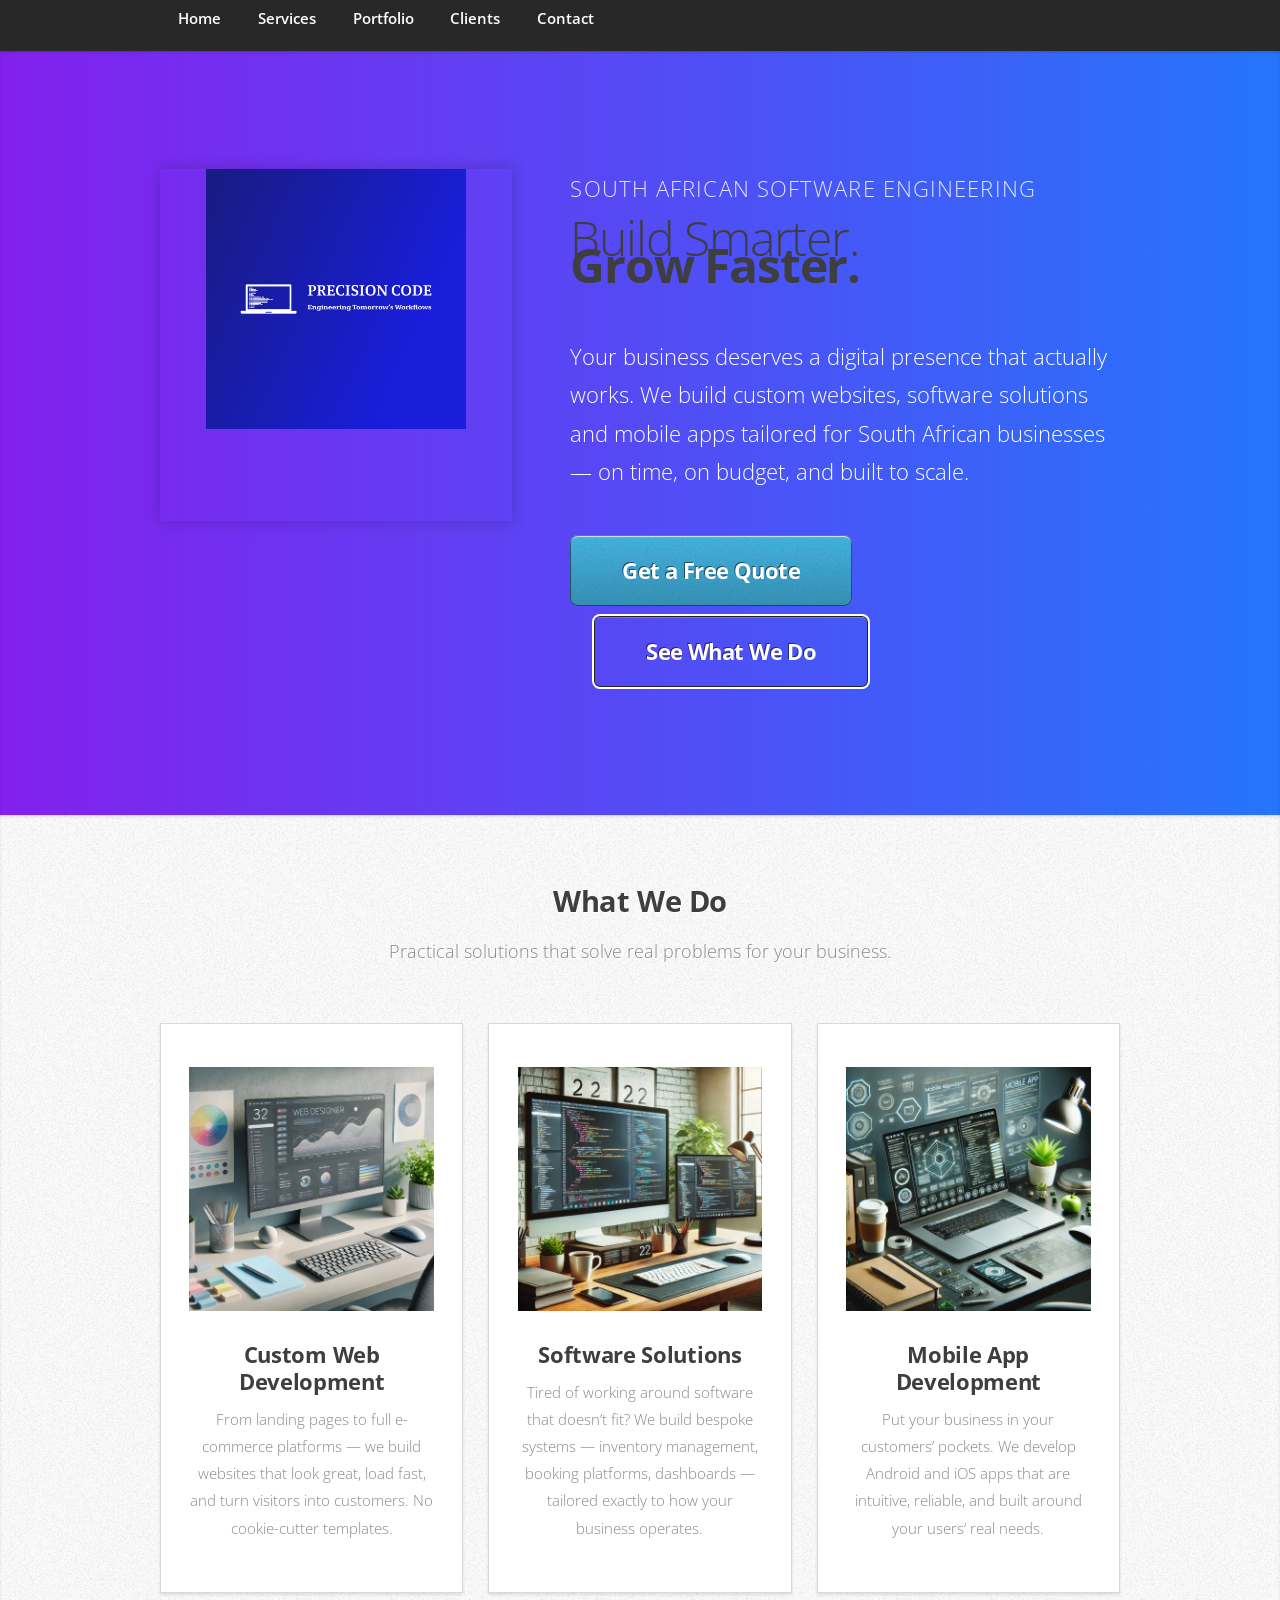
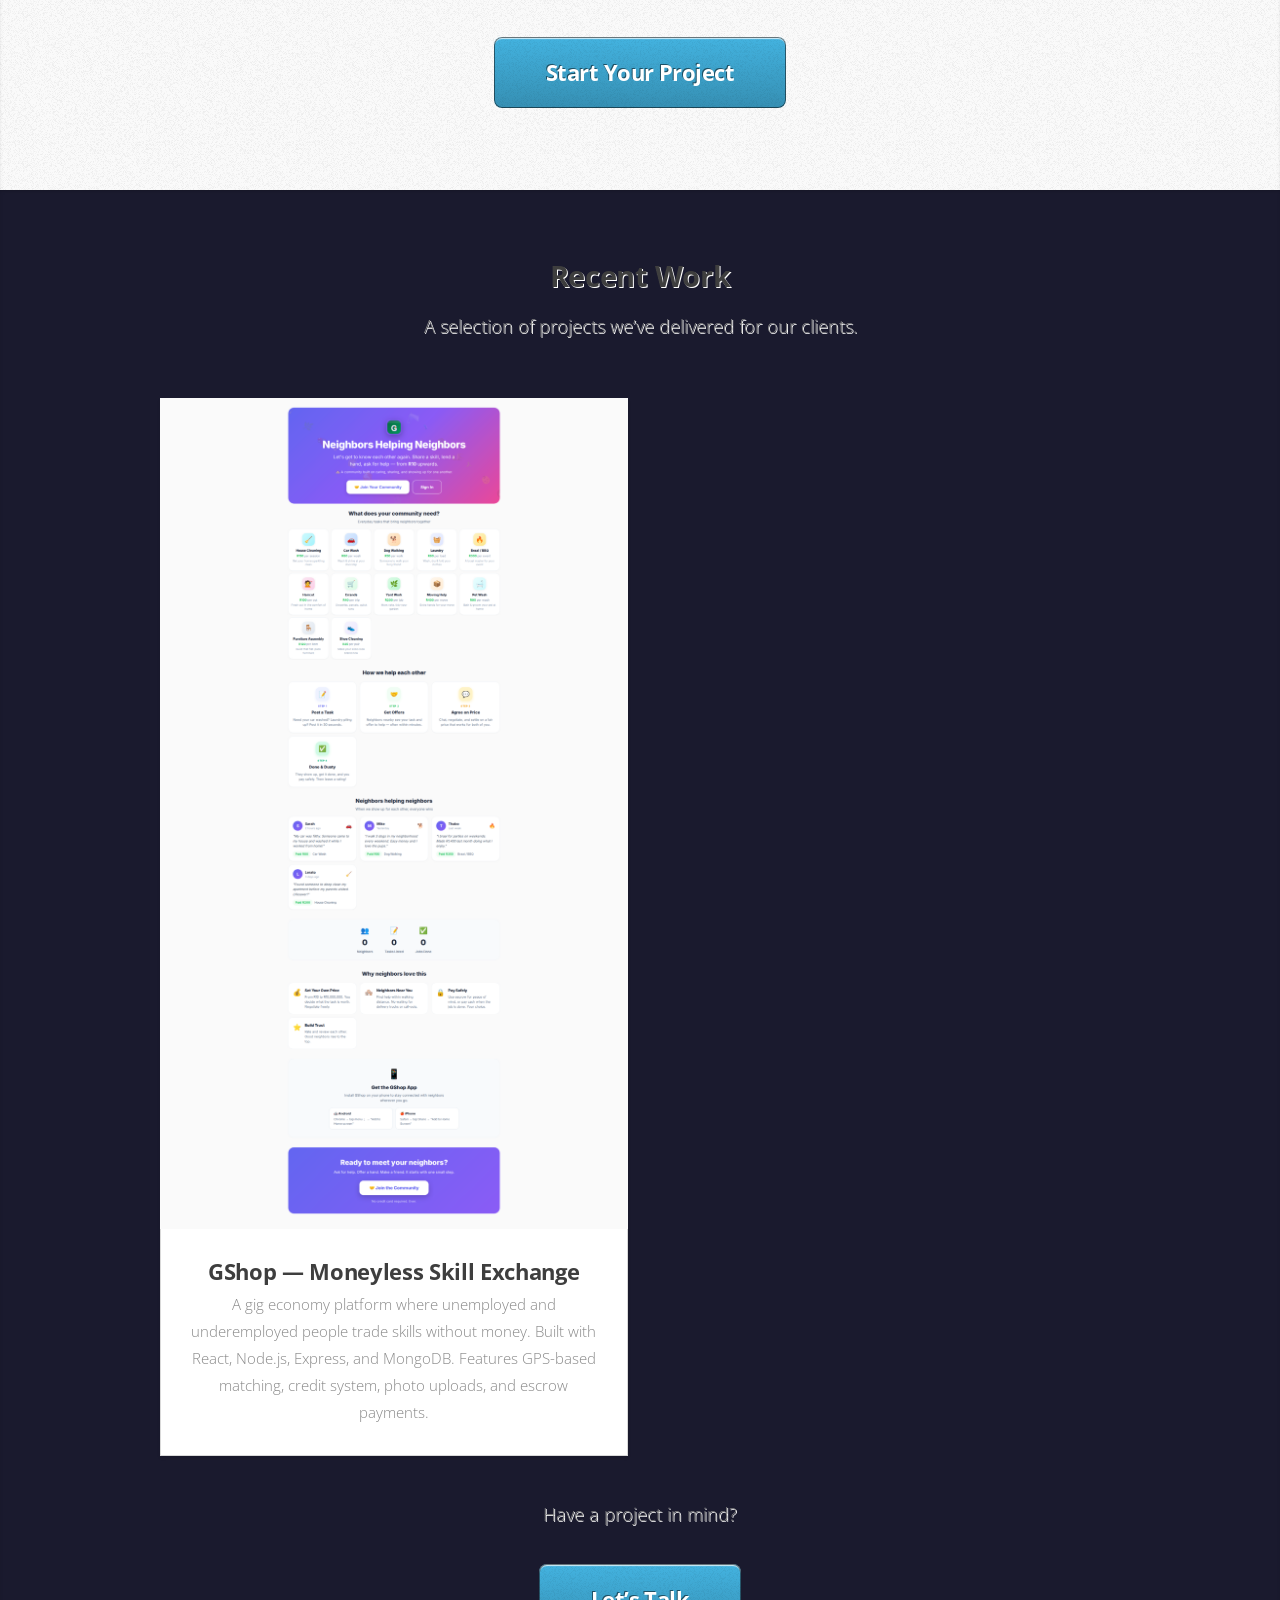
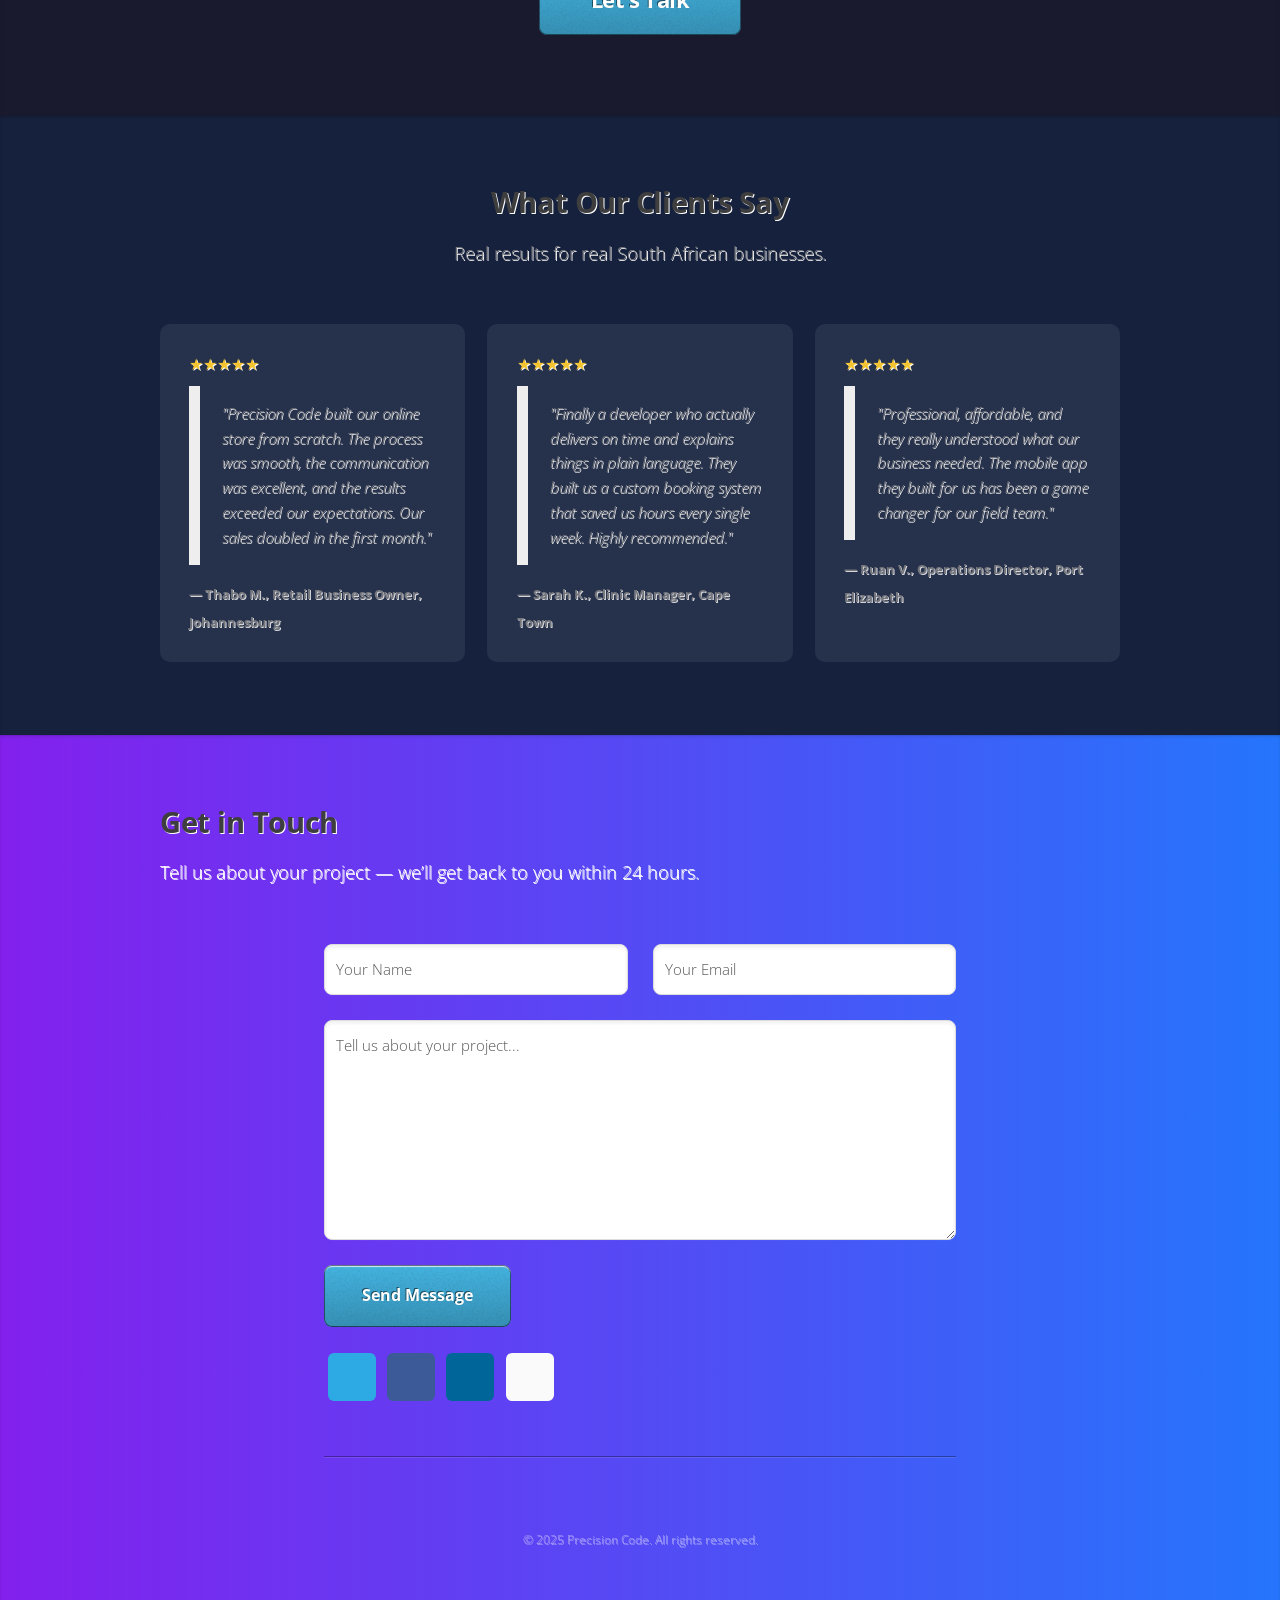
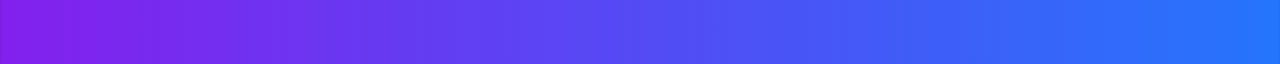
==== index.html @ 12963957 "draft: Add GShop screenshot to portfolio, remove placeholder projects" ====
<!DOCTYPE HTML>
<html>
	<head>
		<title>Precision Code | Custom Software &amp; Web Development</title>
		<meta charset="utf-8" />
		<meta name="viewport" content="width=device-width, initial-scale=1, user-scalable=no" />
		<meta name="description" content="Precision Code builds custom websites, software and mobile apps for South African businesses. Affordable, reliable, built to grow with you." />
		<link rel="stylesheet" href="assets/css/main.css" />
		<style>
			/* Hero tagline */
			.hero-tagline { font-size: 1.1em; opacity: 0.85; margin-bottom: 0.5em; letter-spacing: 0.05em; text-transform: uppercase; }
			/* CTA button override */
			.button.alt { background: transparent; border: 2px solid #fff; color: #fff; margin-left: 1em; }
			.button.alt:hover { background: rgba(255,255,255,0.15); }
			/* Testimonial cards */
			.testimonial-grid { display: flex; flex-wrap: wrap; gap: 1.5em; justify-content: center; margin-top: 2em; }
			.testimonial-card { background: rgba(255,255,255,0.07); border-radius: 10px; padding: 1.8em 2em; flex: 1 1 280px; max-width: 340px; text-align: left; }
			.testimonial-card blockquote { margin: 0 0 1em 0; font-style: italic; line-height: 1.7; }
			.testimonial-card cite { font-weight: bold; font-size: 0.9em; opacity: 0.8; }
			/* Star rating */
			.stars { color: #f4c430; font-size: 1.1em; margin-bottom: 0.5em; }
			/* Logo sizing */
			#top .image.fit img { max-width: 260px; margin: 0 auto; display: block; }
			/* Section padding */
			#portfolio { background: #1a1a2e; }
			#testimonials { background: #16213e; }
			/* Footer copyright */
			.footer-copy { text-align: center; padding: 2em 0 1em; opacity: 0.5; font-size: 0.85em; }

			/* Mobile nav hamburger */
			.nav-toggle {
				display: none;
				background: none;
				border: none;
				color: #fff;
				font-size: 1.5em;
				cursor: pointer;
				padding: 0 0.75em;
				line-height: 44px;
			}
			.nav-menu {
				display: flex;
				list-style: none;
				margin: 0;
				padding: 0;
			}
			@media screen and (max-width: 736px) {
				.nav-toggle { display: block; }
				.nav-menu {
					display: none;
					flex-direction: column;
					position: absolute;
					top: 44px;
					left: 0;
					width: 100%;
					background: rgba(30,30,46,0.98);
					padding: 0.5em 0;
				}
				.nav-menu.active { display: flex; }
				.nav-menu li { width: 100%; text-align: center; }
				.nav-menu li a {
					display: block;
					padding: 0.75em 0;
					width: 100%;
				}
				/* Hero buttons stack */
				#top .button.alt { margin-left: 0; margin-top: 0.75em; }
				/* Portfolio images fix */
				.box .image.featured {
					position: static !important;
					left: auto !important;
					top: auto !important;
					margin: 0 0 1em 0 !important;
					width: 100% !important;
				}
				.box .image.featured img {
					width: 100%;
					height: auto;
					display: block;
				}
				/* Testimonials stack */
				.testimonial-grid { flex-direction: column; align-items: center; }
				.testimonial-card { max-width: 100%; width: 100%; }
			}
		</style>
	</head>
	<body class="is-preload">

		<!-- Nav -->
		<nav id="nav">
			<div class="container" style="display: flex; justify-content: space-between; align-items: center; position: relative;">
				<button class="nav-toggle" onclick="document.querySelector('.nav-menu').classList.toggle('active')" aria-label="Toggle navigation">&#9776;</button>
				<ul class="nav-menu container">
					<li><a href="#top">Home</a></li>
					<li><a href="#work">Services</a></li>
					<li><a href="#portfolio">Portfolio</a></li>
					<li><a href="#testimonials">Clients</a></li>
					<li><a href="#contact">Contact</a></li>
				</ul>
			</div>
		</nav>

		<!-- Hero -->
		<article id="top" class="wrapper style1">
			<div class="container">
				<div class="row">
					<div class="col-4 col-5-large col-12-medium">
						<span class="image fit"><img src="images/default.png" alt="Precision Code Logo" /></span>
					</div>
					<div class="col-8 col-7-large col-12-medium">
						<header>
							<p class="hero-tagline">South African Software Engineering</p>
							<h1>Build Smarter.<br /><strong>Grow Faster.</strong></h1>
						</header>
						<p>Your business deserves a digital presence that actually works. We build custom websites, software solutions and mobile apps tailored for South African businesses &mdash; on time, on budget, and built to scale.</p>
						<a href="#contact" class="button large scrolly">Get a Free Quote</a>
						<a href="#work" class="button large alt scrolly">See What We Do</a>
					</div>
				</div>
			</div>
		</article>

		<!-- Services -->
		<article id="work" class="wrapper style2">
			<div class="container">
				<header>
					<h2>What We Do</h2>
					<p>Practical solutions that solve real problems for your business.</p>
				</header>
				<div class="row aln-center">
					<div class="col-4 col-6-medium col-12-small">
						<section class="box style1">
							<span class="image featured"><img src="images/custom .webp" alt="Custom Web Development" /></span>
							<h3>Custom Web Development</h3>
							<p>From landing pages to full e-commerce platforms &mdash; we build websites that look great, load fast, and turn visitors into customers. No cookie-cutter templates.</p>
						</section>
					</div>
					<div class="col-4 col-6-medium col-12-small">
						<section class="box style1">
							<span class="image featured"><img src="images/software icon.webp" alt="Software Solutions" /></span>
							<h3>Software Solutions</h3>
							<p>Tired of working around software that doesn&rsquo;t fit? We build bespoke systems &mdash; inventory management, booking platforms, dashboards &mdash; tailored exactly to how your business operates.</p>
						</section>
					</div>
					<div class="col-4 col-6-medium col-12-small">
						<section class="box style1">
							<span class="image featured"><img src="images/mobile app.webp" alt="Mobile App Development" /></span>
							<h3>Mobile App Development</h3>
							<p>Put your business in your customers&rsquo; pockets. We develop Android and iOS apps that are intuitive, reliable, and built around your users&rsquo; real needs.</p>
						</section>
					</div>
				</div>
				<footer>
					<a href="#contact" class="button large scrolly">Start Your Project</a>
				</footer>
			</div>
		</article>

		<!-- Portfolio -->
		<article id="portfolio" class="wrapper style3">
			<div class="container">
				<header>
					<h2>Recent Work</h2>
					<p>A selection of projects we&rsquo;ve delivered for our clients.</p>
				</header>
				<div class="row">
					<div class="col-6 col-12-small">
						<article class="box style2">
							<a href="http://localhost:3001" class="image featured" target="_blank"><img src="images/gshop-screenshot.png" alt="GShop App" /></a>
							<h3><a href="http://localhost:3001" target="_blank">GShop &mdash; Moneyless Skill Exchange</a></h3>
							<p>A gig economy platform where unemployed and underemployed people trade skills without money. Built with React, Node.js, Express, and MongoDB. Features GPS-based matching, credit system, photo uploads, and escrow payments.</p>
						</article>
					</div>
				</div>
				<footer>
					<p>Have a project in mind?</p>
					<a href="#contact" class="button large scrolly">Let&rsquo;s Talk</a>
				</footer>
			</div>
		</article>

		<!-- Testimonials -->
		<article id="testimonials" class="wrapper style2">
			<div class="container">
				<header>
					<h2>What Our Clients Say</h2>
					<p>Real results for real South African businesses.</p>
				</header>
				<div class="testimonial-grid">
					<div class="testimonial-card">
						<div class="stars">&#9733;&#9733;&#9733;&#9733;&#9733;</div>
						<blockquote>"Precision Code built our online store from scratch. The process was smooth, the communication was excellent, and the results exceeded our expectations. Our sales doubled in the first month."</blockquote>
						<cite>&mdash; Thabo M., Retail Business Owner, Johannesburg</cite>
					</div>
					<div class="testimonial-card">
						<div class="stars">&#9733;&#9733;&#9733;&#9733;&#9733;</div>
						<blockquote>"Finally a developer who actually delivers on time and explains things in plain language. They built us a custom booking system that saved us hours every single week. Highly recommended."</blockquote>
						<cite>&mdash; Sarah K., Clinic Manager, Cape Town</cite>
					</div>
					<div class="testimonial-card">
						<div class="stars">&#9733;&#9733;&#9733;&#9733;&#9733;</div>
						<blockquote>"Professional, affordable, and they really understood what our business needed. The mobile app they built for us has been a game changer for our field team."</blockquote>
						<cite>&mdash; Ruan V., Operations Director, Port Elizabeth</cite>
					</div>
				</div>
			</div>
		</article>

		<!-- Contact -->
		<article id="contact" class="wrapper style2">
			<div class="container">
				<header>
					<h2>Get in Touch</h2>
					<p>Tell us about your project &mdash; we&rsquo;ll get back to you within 24 hours.</p>
				</header>
				<div class="row aln-center">
					<div class="col-8 col-12-small">
						<form method="post" action="https://formspree.io/f/xnjbdkpy">
							<div class="row gtr-uniform">
								<div class="col-6 col-12-xsmall">
									<input type="text" name="name" id="name" placeholder="Your Name" required />
								</div>
								<div class="col-6 col-12-xsmall">
									<input type="email" name="email" id="email" placeholder="Your Email" required />
								</div>
								<div class="col-12">
									<textarea name="message" id="message" placeholder="Tell us about your project..." rows="5"></textarea>
								</div>
								<div class="col-12">
									<ul class="actions special">
										<li><input type="submit" value="Send Message" class="primary" /></li>
									</ul>
								</div>
							</div>
						</form>
								<div class="col-12" style="margin-top: 1.5em;">
									<ul class="social">
										<li><a href="https://twitter.com/code_preci3893" class="icon brands fa-twitter"><span class="label">Twitter</span></a></li>
										<li><a href="https://web.facebook.com/profile.php?id=61568138102892" class="icon brands fa-facebook-f"><span class="label">Facebook</span></a></li>
										<li><a href="https://www.linkedin.com/in/adrian-kettledas" class="icon brands fa-linkedin-in"><span class="label">LinkedIn</span></a></li>
										<li><a href="https://github.com/PrecisionCodeSA" class="icon brands fa-github"><span class="label">Github</span></a></li>
									</ul>
									<hr />
									<p class="footer-copy">&copy; 2025 Precision Code. All rights reserved.</p>
								</div>
					</div>
				</div>
			</div>
		</article>

		<!-- Scripts -->
		<script src="assets/js/jquery.min.js"></script>
		<script src="assets/js/jquery.scrolly.min.js"></script>
		<script src="assets/js/browser.min.js"></script>
		<script src="assets/js/breakpoints.min.js"></script>
		<script src="assets/js/util.js"></script>
		<script src="assets/js/main.js"></script>

	</body>
</html>
---- assets/css/main.css ----
@import url("https://fonts.googleapis.com/css?family=Open+Sans:300,300italic,600,600italic,700");
@import url("fontawesome-all.min.css");

/*
	Miniport by HTML5 UP
	html5up.net | @ajlkn
	Free for personal and commercial use under the CCA 3.0 license (html5up.net/license)
*/

html, body, div, span, applet, object,
iframe, h1, h2, h3, h4, h5, h6, p, blockquote,
pre, a, abbr, acronym, address, big, cite,
code, del, dfn, em, img, ins, kbd, q, s, samp,
small, strike, strong, sub, sup, tt, var, b,
u, i, center, dl, dt, dd, ol, ul, li, fieldset,
form, label, legend, table, caption, tbody,
tfoot, thead, tr, th, td, article, aside,
canvas, details, embed, figure, figcaption,
footer, header, hgroup, menu, nav, output, ruby,
section, summary, time, mark, audio, video {
	margin: 0;
	padding: 0;
	border: 0;
	font-size: 100%;
	font: inherit;
	vertical-align: baseline;}

article, aside, details, figcaption, figure,
footer, header, hgroup, menu, nav, section {
	display: block;}

body {
	line-height: 1;
}

ol, ul {
	list-style: none;
}

blockquote, q {
	quotes: none;
}

	blockquote:before, blockquote:after, q:before, q:after {
		content: '';
		content: none;
	}

table {
	border-collapse: collapse;
	border-spacing: 0;
}

body {
	-webkit-text-size-adjust: none;
}

mark {
	background-color: transparent;
	color: inherit;
}

input::-moz-focus-inner {
	border: 0;
	padding: 0;
}

input, select, textarea {
	-moz-appearance: none;
	-webkit-appearance: none;
	-ms-appearance: none;
	appearance: none;
}

/* Basic */

	html {
		box-sizing: border-box;
	}

	*, *:before, *:after {
		box-sizing: inherit;
	}

	body {
		padding-top: 3.5em;
	}

		body.is-preload *, body.is-preload *:before, body.is-preload *:after {
			-moz-animation: none !important;
			-webkit-animation: none !important;
			-ms-animation: none !important;
			animation: none !important;
			-moz-transition: none !important;
			-webkit-transition: none !important;
			-ms-transition: none !important;
			transition: none !important;
		}

	body, input, textarea, select {
		font-family: 'Open Sans', sans-serif;
		line-height: 1.85em;
		color: #888;
		font-weight: 300;
		font-size: 13pt;
	}

	a {
		-moz-transition: color .2s ease-in-out;
		-webkit-transition: color .2s ease-in-out;
		-ms-transition: color .2s ease-in-out;
		transition: color .2s ease-in-out;
		color: #43B3E0;
		text-decoration: underline;
	}

		a:hover {
			color: #43bff0 !important;
		}

		a img {
			border: 0;
		}

	b, strong {
		font-weight: 600;
		color: #3e3e3e;
	}

	i, em {
		font-style: italic;
	}

	sub {
		position: relative;
		top: 0.5em;
		font-size: 0.8em;
	}

	sup {
		position: relative;
		top: -0.5em;
		font-size: 0.8em;
	}

	blockquote {
		border-left: solid 0.75em #eee;
		padding: 1em 0 1em 1.5em;
		font-style: italic;
	}

	h1, h2, h3, h4, h5, h6 {
		color: #3e3e3e;
		margin: 0 0 0.75em 0;
	}

	h1 a, h2 a, h3 a, h4 a, h5 a, h6 a {
		text-decoration: none;
		color: inherit;
	}

	h2, h3, h4, h5, h6 {
		font-weight: 700;
	}

	h1 {
		font-size: 3.25em;
		letter-spacing: -0.025em;
		font-weight: 300;
	}

		h1 strong {
			font-weight: 700;
		}

	h2 {
		font-size: 2em;
		letter-spacing: -0.015em;
	}

	h3 {
		font-size: 1.5em;
		letter-spacing: -0.015em;
	}

	em, i {
		font-style: italic;
	}

	br.clear {
		clear: both;
	}

	hr {
		border: 0;
		border-top: solid 1px #444;
		border-top-color: rgba(0, 0, 0, 0.35);
		box-shadow: 0px 1px 0px 0px rgba(255, 255, 255, 0.1);
		height: 1px;
		margin: 3em 0;
	}

	p, ul, ol, dl, table {
		margin-bottom: 2em;
	}

	header {
		margin: 0 0 3em 0;
	}

		header > p {
			font-size: 1.25em;
			margin: 0;
		}

	footer {
		margin: 3em 0 0 0;
	}

		footer > p {
			font-size: 1.25em;
		}

/* Container */

	.container {
		margin: 0 auto;
		max-width: calc(100% - 50px);
		width: 1200px;
	}

		.container.medium {
			width: 900px;
		}

		@media screen and (max-width: 1680px) {

			.container {
				width: 1200px;
			}

				.container.medium {
					width: 900px;
				}

		}

		@media screen and (max-width: 1280px) {

			.container {
				width: 960px;
			}

				.container.medium {
					width: 720px;
				}

		}

		@media screen and (max-width: 980px) {

			.container {
				width: 100%;
			}

				.container.medium {
					width: 75%;
				}

		}

		@media screen and (max-width: 736px) {

			.container {
				width: 100%;
				max-width: calc(100% - 30px);
			}

				.container.medium {
					width: 100%;
				}

		}

/* Row */

	.row {
		display: flex;
		flex-wrap: wrap;
		box-sizing: border-box;
		align-items: stretch;
	}

		.row > * {
			box-sizing: border-box;
		}

		.row.gtr-uniform > * > :last-child {
			margin-bottom: 0;
		}

		.row.aln-left {
			justify-content: flex-start;
		}

		.row.aln-center {
			justify-content: center;
		}

		.row.aln-right {
			justify-content: flex-end;
		}

		.row.aln-top {
			align-items: flex-start;
		}

		.row.aln-middle {
			align-items: center;
		}

		.row.aln-bottom {
			align-items: flex-end;
		}

		.row > .imp {
			order: -1;
		}

		.row > .col-1 {
			width: 8.33333%;
		}

		.row > .off-1 {
			margin-left: 8.33333%;
		}

		.row > .col-2 {
			width: 16.66667%;
		}

		.row > .off-2 {
			margin-left: 16.66667%;
		}

		.row > .col-3 {
			width: 25%;
		}

		.row > .off-3 {
			margin-left: 25%;
		}

		.row > .col-4 {
			width: 33.33333%;
		}

		.row > .off-4 {
			margin-left: 33.33333%;
		}

		.row > .col-5 {
			width: 41.66667%;
		}

		.row > .off-5 {
			margin-left: 41.66667%;
		}

		.row > .col-6 {
			width: 50%;
		}

		.row > .off-6 {
			margin-left: 50%;
		}

		.row > .col-7 {
			width: 58.33333%;
		}

		.row > .off-7 {
			margin-left: 58.33333%;
		}

		.row > .col-8 {
			width: 66.66667%;
		}

		.row > .off-8 {
			margin-left: 66.66667%;
		}

		.row > .col-9 {
			width: 75%;
		}

		.row > .off-9 {
			margin-left: 75%;
		}

		.row > .col-10 {
			width: 83.33333%;
		}

		.row > .off-10 {
			margin-left: 83.33333%;
		}

		.row > .col-11 {
			width: 91.66667%;
		}

		.row > .off-11 {
			margin-left: 91.66667%;
		}

		.row > .col-12 {
			width: 100%;
		}

		.row > .off-12 {
			margin-left: 100%;
		}

		.row.gtr-0 {
			margin-top: 0px;
			margin-left: 0px;
		}

			.row.gtr-0 > * {
				padding: 0px 0 0 0px;
			}

			.row.gtr-0.gtr-uniform {
				margin-top: 0px;
			}

				.row.gtr-0.gtr-uniform > * {
					padding-top: 0px;
				}

		.row.gtr-25 {
			margin-top: -6.25px;
			margin-left: -6.25px;
		}

			.row.gtr-25 > * {
				padding: 6.25px 0 0 6.25px;
			}

			.row.gtr-25.gtr-uniform {
				margin-top: -6.25px;
			}

				.row.gtr-25.gtr-uniform > * {
					padding-top: 6.25px;
				}

		.row.gtr-50 {
			margin-top: -12.5px;
			margin-left: -12.5px;
		}

			.row.gtr-50 > * {
				padding: 12.5px 0 0 12.5px;
			}

			.row.gtr-50.gtr-uniform {
				margin-top: -12.5px;
			}

				.row.gtr-50.gtr-uniform > * {
					padding-top: 12.5px;
				}

		.row {
			margin-top: -25px;
			margin-left: -25px;
		}

			.row > * {
				padding: 25px 0 0 25px;
			}

			.row.gtr-uniform {
				margin-top: -25px;
			}

				.row.gtr-uniform > * {
					padding-top: 25px;
				}

		.row.gtr-150 {
			margin-top: -37.5px;
			margin-left: -37.5px;
		}

			.row.gtr-150 > * {
				padding: 37.5px 0 0 37.5px;
			}

			.row.gtr-150.gtr-uniform {
				margin-top: -37.5px;
			}

				.row.gtr-150.gtr-uniform > * {
					padding-top: 37.5px;
				}

		.row.gtr-200 {
			margin-top: -50px;
			margin-left: -50px;
		}

			.row.gtr-200 > * {
				padding: 50px 0 0 50px;
			}

			.row.gtr-200.gtr-uniform {
				margin-top: -50px;
			}

				.row.gtr-200.gtr-uniform > * {
					padding-top: 50px;
				}

		@media screen and (max-width: 1680px) {

			.row {
				display: flex;
				flex-wrap: wrap;
				box-sizing: border-box;
				align-items: stretch;
			}

				.row > * {
					box-sizing: border-box;
				}

				.row.gtr-uniform > * > :last-child {
					margin-bottom: 0;
				}

				.row.aln-left {
					justify-content: flex-start;
				}

				.row.aln-center {
					justify-content: center;
				}

				.row.aln-right {
					justify-content: flex-end;
				}

				.row.aln-top {
					align-items: flex-start;
				}

				.row.aln-middle {
					align-items: center;
				}

				.row.aln-bottom {
					align-items: flex-end;
				}

				.row > .imp-xlarge {
					order: -1;
				}

				.row > .col-1-xlarge {
					width: 8.33333%;
				}

				.row > .off-1-xlarge {
					margin-left: 8.33333%;
				}

				.row > .col-2-xlarge {
					width: 16.66667%;
				}

				.row > .off-2-xlarge {
					margin-left: 16.66667%;
				}

				.row > .col-3-xlarge {
					width: 25%;
				}

				.row > .off-3-xlarge {
					margin-left: 25%;
				}

				.row > .col-4-xlarge {
					width: 33.33333%;
				}

				.row > .off-4-xlarge {
					margin-left: 33.33333%;
				}

				.row > .col-5-xlarge {
					width: 41.66667%;
				}

				.row > .off-5-xlarge {
					margin-left: 41.66667%;
				}

				.row > .col-6-xlarge {
					width: 50%;
				}

				.row > .off-6-xlarge {
					margin-left: 50%;
				}

				.row > .col-7-xlarge {
					width: 58.33333%;
				}

				.row > .off-7-xlarge {
					margin-left: 58.33333%;
				}

				.row > .col-8-xlarge {
					width: 66.66667%;
				}

				.row > .off-8-xlarge {
					margin-left: 66.66667%;
				}

				.row > .col-9-xlarge {
					width: 75%;
				}

				.row > .off-9-xlarge {
					margin-left: 75%;
				}

				.row > .col-10-xlarge {
					width: 83.33333%;
				}

				.row > .off-10-xlarge {
					margin-left: 83.33333%;
				}

				.row > .col-11-xlarge {
					width: 91.66667%;
				}

				.row > .off-11-xlarge {
					margin-left: 91.66667%;
				}

				.row > .col-12-xlarge {
					width: 100%;
				}

				.row > .off-12-xlarge {
					margin-left: 100%;
				}

				.row.gtr-0 {
					margin-top: 0px;
					margin-left: 0px;
				}

					.row.gtr-0 > * {
						padding: 0px 0 0 0px;
					}

					.row.gtr-0.gtr-uniform {
						margin-top: 0px;
					}

						.row.gtr-0.gtr-uniform > * {
							padding-top: 0px;
						}

				.row.gtr-25 {
					margin-top: -6.25px;
					margin-left: -6.25px;
				}

					.row.gtr-25 > * {
						padding: 6.25px 0 0 6.25px;
					}

					.row.gtr-25.gtr-uniform {
						margin-top: -6.25px;
					}

						.row.gtr-25.gtr-uniform > * {
							padding-top: 6.25px;
						}

				.row.gtr-50 {
					margin-top: -12.5px;
					margin-left: -12.5px;
				}

					.row.gtr-50 > * {
						padding: 12.5px 0 0 12.5px;
					}

					.row.gtr-50.gtr-uniform {
						margin-top: -12.5px;
					}

						.row.gtr-50.gtr-uniform > * {
							padding-top: 12.5px;
						}

				.row {
					margin-top: -25px;
					margin-left: -25px;
				}

					.row > * {
						padding: 25px 0 0 25px;
					}

					.row.gtr-uniform {
						margin-top: -25px;
					}

						.row.gtr-uniform > * {
							padding-top: 25px;
						}

				.row.gtr-150 {
					margin-top: -37.5px;
					margin-left: -37.5px;
				}

					.row.gtr-150 > * {
						padding: 37.5px 0 0 37.5px;
					}

					.row.gtr-150.gtr-uniform {
						margin-top: -37.5px;
					}

						.row.gtr-150.gtr-uniform > * {
							padding-top: 37.5px;
						}

				.row.gtr-200 {
					margin-top: -50px;
					margin-left: -50px;
				}

					.row.gtr-200 > * {
						padding: 50px 0 0 50px;
					}

					.row.gtr-200.gtr-uniform {
						margin-top: -50px;
					}

						.row.gtr-200.gtr-uniform > * {
							padding-top: 50px;
						}

		}

		@media screen and (max-width: 1280px) {

			.row {
				display: flex;
				flex-wrap: wrap;
				box-sizing: border-box;
				align-items: stretch;
			}

				.row > * {
					box-sizing: border-box;
				}

				.row.gtr-uniform > * > :last-child {
					margin-bottom: 0;
				}

				.row.aln-left {
					justify-content: flex-start;
				}

				.row.aln-center {
					justify-content: center;
				}

				.row.aln-right {
					justify-content: flex-end;
				}

				.row.aln-top {
					align-items: flex-start;
				}

				.row.aln-middle {
					align-items: center;
				}

				.row.aln-bottom {
					align-items: flex-end;
				}

				.row > .imp-large {
					order: -1;
				}

				.row > .col-1-large {
					width: 8.33333%;
				}

				.row > .off-1-large {
					margin-left: 8.33333%;
				}

				.row > .col-2-large {
					width: 16.66667%;
				}

				.row > .off-2-large {
					margin-left: 16.66667%;
				}

				.row > .col-3-large {
					width: 25%;
				}

				.row > .off-3-large {
					margin-left: 25%;
				}

				.row > .col-4-large {
					width: 33.33333%;
				}

				.row > .off-4-large {
					margin-left: 33.33333%;
				}

				.row > .col-5-large {
					width: 41.66667%;
				}

				.row > .off-5-large {
					margin-left: 41.66667%;
				}

				.row > .col-6-large {
					width: 50%;
				}

				.row > .off-6-large {
					margin-left: 50%;
				}

				.row > .col-7-large {
					width: 58.33333%;
				}

				.row > .off-7-large {
					margin-left: 58.33333%;
				}

				.row > .col-8-large {
					width: 66.66667%;
				}

				.row > .off-8-large {
					margin-left: 66.66667%;
				}

				.row > .col-9-large {
					width: 75%;
				}

				.row > .off-9-large {
					margin-left: 75%;
				}

				.row > .col-10-large {
					width: 83.33333%;
				}

				.row > .off-10-large {
					margin-left: 83.33333%;
				}

				.row > .col-11-large {
					width: 91.66667%;
				}

				.row > .off-11-large {
					margin-left: 91.66667%;
				}

				.row > .col-12-large {
					width: 100%;
				}

				.row > .off-12-large {
					margin-left: 100%;
				}

				.row.gtr-0 {
					margin-top: 0px;
					margin-left: 0px;
				}

					.row.gtr-0 > * {
						padding: 0px 0 0 0px;
					}

					.row.gtr-0.gtr-uniform {
						margin-top: 0px;
					}

						.row.gtr-0.gtr-uniform > * {
							padding-top: 0px;
						}

				.row.gtr-25 {
					margin-top: -6.25px;
					margin-left: -6.25px;
				}

					.row.gtr-25 > * {
						padding: 6.25px 0 0 6.25px;
					}

					.row.gtr-25.gtr-uniform {
						margin-top: -6.25px;
					}

						.row.gtr-25.gtr-uniform > * {
							padding-top: 6.25px;
						}

				.row.gtr-50 {
					margin-top: -12.5px;
					margin-left: -12.5px;
				}

					.row.gtr-50 > * {
						padding: 12.5px 0 0 12.5px;
					}

					.row.gtr-50.gtr-uniform {
						margin-top: -12.5px;
					}

						.row.gtr-50.gtr-uniform > * {
							padding-top: 12.5px;
						}

				.row {
					margin-top: -25px;
					margin-left: -25px;
				}

					.row > * {
						padding: 25px 0 0 25px;
					}

					.row.gtr-uniform {
						margin-top: -25px;
					}

						.row.gtr-uniform > * {
							padding-top: 25px;
						}

				.row.gtr-150 {
					margin-top: -37.5px;
					margin-left: -37.5px;
				}

					.row.gtr-150 > * {
						padding: 37.5px 0 0 37.5px;
					}

					.row.gtr-150.gtr-uniform {
						margin-top: -37.5px;
					}

						.row.gtr-150.gtr-uniform > * {
							padding-top: 37.5px;
						}

				.row.gtr-200 {
					margin-top: -50px;
					margin-left: -50px;
				}

					.row.gtr-200 > * {
						padding: 50px 0 0 50px;
					}

					.row.gtr-200.gtr-uniform {
						margin-top: -50px;
					}

						.row.gtr-200.gtr-uniform > * {
							padding-top: 50px;
						}

		}

		@media screen and (max-width: 980px) {

			.row {
				display: flex;
				flex-wrap: wrap;
				box-sizing: border-box;
				align-items: stretch;
			}

				.row > * {
					box-sizing: border-box;
				}

				.row.gtr-uniform > * > :last-child {
					margin-bottom: 0;
				}

				.row.aln-left {
					justify-content: flex-start;
				}

				.row.aln-center {
					justify-content: center;
				}

				.row.aln-right {
					justify-content: flex-end;
				}

				.row.aln-top {
					align-items: flex-start;
				}

				.row.aln-middle {
					align-items: center;
				}

				.row.aln-bottom {
					align-items: flex-end;
				}

				.row > .imp-medium {
					order: -1;
				}

				.row > .col-1-medium {
					width: 8.33333%;
				}

				.row > .off-1-medium {
					margin-left: 8.33333%;
				}

				.row > .col-2-medium {
					width: 16.66667%;
				}

				.row > .off-2-medium {
					margin-left: 16.66667%;
				}

				.row > .col-3-medium {
					width: 25%;
				}

				.row > .off-3-medium {
					margin-left: 25%;
				}

				.row > .col-4-medium {
					width: 33.33333%;
				}

				.row > .off-4-medium {
					margin-left: 33.33333%;
				}

				.row > .col-5-medium {
					width: 41.66667%;
				}

				.row > .off-5-medium {
					margin-left: 41.66667%;
				}

				.row > .col-6-medium {
					width: 50%;
				}

				.row > .off-6-medium {
					margin-left: 50%;
				}

				.row > .col-7-medium {
					width: 58.33333%;
				}

				.row > .off-7-medium {
					margin-left: 58.33333%;
				}

				.row > .col-8-medium {
					width: 66.66667%;
				}

				.row > .off-8-medium {
					margin-left: 66.66667%;
				}

				.row > .col-9-medium {
					width: 75%;
				}

				.row > .off-9-medium {
					margin-left: 75%;
				}

				.row > .col-10-medium {
					width: 83.33333%;
				}

				.row > .off-10-medium {
					margin-left: 83.33333%;
				}

				.row > .col-11-medium {
					width: 91.66667%;
				}

				.row > .off-11-medium {
					margin-left: 91.66667%;
				}

				.row > .col-12-medium {
					width: 100%;
				}

				.row > .off-12-medium {
					margin-left: 100%;
				}

				.row.gtr-0 {
					margin-top: 0px;
					margin-left: 0px;
				}

					.row.gtr-0 > * {
						padding: 0px 0 0 0px;
					}

					.row.gtr-0.gtr-uniform {
						margin-top: 0px;
					}

						.row.gtr-0.gtr-uniform > * {
							padding-top: 0px;
						}

				.row.gtr-25 {
					margin-top: -6.25px;
					margin-left: -6.25px;
				}

					.row.gtr-25 > * {
						padding: 6.25px 0 0 6.25px;
					}

					.row.gtr-25.gtr-uniform {
						margin-top: -6.25px;
					}

						.row.gtr-25.gtr-uniform > * {
							padding-top: 6.25px;
						}

				.row.gtr-50 {
					margin-top: -12.5px;
					margin-left: -12.5px;
				}

					.row.gtr-50 > * {
						padding: 12.5px 0 0 12.5px;
					}

					.row.gtr-50.gtr-uniform {
						margin-top: -12.5px;
					}

						.row.gtr-50.gtr-uniform > * {
							padding-top: 12.5px;
						}

				.row {
					margin-top: -25px;
					margin-left: -25px;
				}

					.row > * {
						padding: 25px 0 0 25px;
					}

					.row.gtr-uniform {
						margin-top: -25px;
					}

						.row.gtr-uniform > * {
							padding-top: 25px;
						}

				.row.gtr-150 {
					margin-top: -37.5px;
					margin-left: -37.5px;
				}

					.row.gtr-150 > * {
						padding: 37.5px 0 0 37.5px;
					}

					.row.gtr-150.gtr-uniform {
						margin-top: -37.5px;
					}

						.row.gtr-150.gtr-uniform > * {
							padding-top: 37.5px;
						}

				.row.gtr-200 {
					margin-top: -50px;
					margin-left: -50px;
				}

					.row.gtr-200 > * {
						padding: 50px 0 0 50px;
					}

					.row.gtr-200.gtr-uniform {
						margin-top: -50px;
					}

						.row.gtr-200.gtr-uniform > * {
							padding-top: 50px;
						}

		}

		@media screen and (max-width: 736px) {

			.row {
				display: flex;
				flex-wrap: wrap;
				box-sizing: border-box;
				align-items: stretch;
			}

				.row > * {
					box-sizing: border-box;
				}

				.row.gtr-uniform > * > :last-child {
					margin-bottom: 0;
				}

				.row.aln-left {
					justify-content: flex-start;
				}

				.row.aln-center {
					justify-content: center;
				}

				.row.aln-right {
					justify-content: flex-end;
				}

				.row.aln-top {
					align-items: flex-start;
				}

				.row.aln-middle {
					align-items: center;
				}

				.row.aln-bottom {
					align-items: flex-end;
				}

				.row > .imp-small {
					order: -1;
				}

				.row > .col-1-small {
					width: 8.33333%;
				}

				.row > .off-1-small {
					margin-left: 8.33333%;
				}

				.row > .col-2-small {
					width: 16.66667%;
				}

				.row > .off-2-small {
					margin-left: 16.66667%;
				}

				.row > .col-3-small {
					width: 25%;
				}

				.row > .off-3-small {
					margin-left: 25%;
				}

				.row > .col-4-small {
					width: 33.33333%;
				}

				.row > .off-4-small {
					margin-left: 33.33333%;
				}

				.row > .col-5-small {
					width: 41.66667%;
				}

				.row > .off-5-small {
					margin-left: 41.66667%;
				}

				.row > .col-6-small {
					width: 50%;
				}

				.row > .off-6-small {
					margin-left: 50%;
				}

				.row > .col-7-small {
					width: 58.33333%;
				}

				.row > .off-7-small {
					margin-left: 58.33333%;
				}

				.row > .col-8-small {
					width: 66.66667%;
				}

				.row > .off-8-small {
					margin-left: 66.66667%;
				}

				.row > .col-9-small {
					width: 75%;
				}

				.row > .off-9-small {
					margin-left: 75%;
				}

				.row > .col-10-small {
					width: 83.33333%;
				}

				.row > .off-10-small {
					margin-left: 83.33333%;
				}

				.row > .col-11-small {
					width: 91.66667%;
				}

				.row > .off-11-small {
					margin-left: 91.66667%;
				}

				.row > .col-12-small {
					width: 100%;
				}

				.row > .off-12-small {
					margin-left: 100%;
				}

				.row.gtr-0 {
					margin-top: 0px;
					margin-left: 0px;
				}

					.row.gtr-0 > * {
						padding: 0px 0 0 0px;
					}

					.row.gtr-0.gtr-uniform {
						margin-top: 0px;
					}

						.row.gtr-0.gtr-uniform > * {
							padding-top: 0px;
						}

				.row.gtr-25 {
					margin-top: -3.75px;
					margin-left: -3.75px;
				}

					.row.gtr-25 > * {
						padding: 3.75px 0 0 3.75px;
					}

					.row.gtr-25.gtr-uniform {
						margin-top: -3.75px;
					}

						.row.gtr-25.gtr-uniform > * {
							padding-top: 3.75px;
						}

				.row.gtr-50 {
					margin-top: -7.5px;
					margin-left: -7.5px;
				}

					.row.gtr-50 > * {
						padding: 7.5px 0 0 7.5px;
					}

					.row.gtr-50.gtr-uniform {
						margin-top: -7.5px;
					}

						.row.gtr-50.gtr-uniform > * {
							padding-top: 7.5px;
						}

				.row {
					margin-top: -15px;
					margin-left: -15px;
				}

					.row > * {
						padding: 15px 0 0 15px;
					}

					.row.gtr-uniform {
						margin-top: -15px;
					}

						.row.gtr-uniform > * {
							padding-top: 15px;
						}

				.row.gtr-150 {
					margin-top: -22.5px;
					margin-left: -22.5px;
				}

					.row.gtr-150 > * {
						padding: 22.5px 0 0 22.5px;
					}

					.row.gtr-150.gtr-uniform {
						margin-top: -22.5px;
					}

						.row.gtr-150.gtr-uniform > * {
							padding-top: 22.5px;
						}

				.row.gtr-200 {
					margin-top: -30px;
					margin-left: -30px;
				}

					.row.gtr-200 > * {
						padding: 30px 0 0 30px;
					}

					.row.gtr-200.gtr-uniform {
						margin-top: -30px;
					}

						.row.gtr-200.gtr-uniform > * {
							padding-top: 30px;
						}

		}

/* Form */

	form label {
		color: #3e3e3e;
		font-weight: 700;
		display: block;
		margin: 0 0 0.5em 0;
	}

	form input[type=text],
	form input[type=email],
	form input[type=password],
	form select,
	form textarea {
		-moz-transition: background .2s ease-in-out, box-shadow .2s ease-in-out;
		-webkit-transition: background .2s ease-in-out, box-shadow .2s ease-in-out;
		-ms-transition: background .2s ease-in-out, box-shadow .2s ease-in-out;
		transition: background .2s ease-in-out, box-shadow .2s ease-in-out;
		-webkit-appearance: none;
		display: block;
		border: 0;
		padding: 0.75em;
		font-size: 1em;
		border-radius: 8px;
		border: solid 1px #ddd;
		background: #fff;
		color: #bbb;
		box-shadow: inset 0px 2px 3px 1px rgba(0, 0, 0, 0.05), 0px 1px 0px 0px rgba(255, 255, 255, 0.025);
		width: 100%;
	}

		form input[type=text]:focus,
		form input[type=email]:focus,
		form input[type=password]:focus,
		form select:focus,
		form textarea:focus {
			background: #fafafa;
			box-shadow: inset 0px 2px 5px 0px rgba(0, 0, 0, 0.05), 0px 1px 0px 0px rgba(255, 255, 255, 0.025), inset 0px 0px 2px 1px #43bff0;
		}

	form textarea {
		height: 15em;
	}

	form .actions:last-child {
		margin-bottom: 0;
	}

	form ::-webkit-input-placeholder {
		color: #555 !important;
	}

	form :-moz-placeholder {
		color: #555 !important;
	}

	form ::-moz-placeholder {
		color: #555 !important;
	}

	form :-ms-input-placeholder {
		color: #555 !important;
	}

	form ::-moz-focus-inner {
		border: 0;
	}

/* Tables */

	table {
		width: 100%;
	}

		table.default {
			width: 100%;
		}

			table.default tr {
				border-top: solid 1px #eee;
			}

				table.default tr:first-child {
					border-top: 0;
				}

			table.default td {
				padding: 0.5em 1em 0.5em 1em;
			}

			table.default th {
				text-align: left;
				padding: 0.5em 1em 0.5em 1em;
				font-weight: 600;
				margin: 0 0 1em 0;
			}

			table.default thead {
				background: #4f4f4f;
				color: #fff;
			}

/* Section/Article */

	section, article {
		margin-bottom: 3em;
	}

	section > :last-child,
	article > :last-child,
	section:last-child,
	article:last-child {
		margin-bottom: 0;
	}

/* Image */

	.image {
		display: inline-block;
		position: relative;
	}

		.image img {
			display: block;
			width: 100%;
		}

		.image.fit {
			display: block;
			width: 100%;
		}

		.image.featured {
			display: block;
			width: 100%;
			margin: 0 0 2em 0;
		}

		.image.left {
			float: left;
			margin: 0 2em 2em 0;
		}

		.image.centered {
			display: block;
			margin: 0 0 2em 0;
		}

			.image.centered img {
				margin: 0 auto;
				width: auto;
			}

/* Button */

	input[type="button"],
	input[type="submit"],
	input[type="reset"],
	button,
	.button {
		background-image: url("images/bg.png"), -moz-linear-gradient(top, rgba(0, 0, 0, 0), rgba(0, 0, 0, 0.2));
		background-image: url("images/bg.png"), -webkit-linear-gradient(top, rgba(0, 0, 0, 0), rgba(0, 0, 0, 0.2));
		background-image: url("images/bg.png"), -ms-linear-gradient(top, rgba(0, 0, 0, 0), rgba(0, 0, 0, 0.2));
		background-image: url("images/bg.png"), linear-gradient(top, rgba(0, 0, 0, 0), rgba(0, 0, 0, 0.2));
		-moz-transition: background-color .2s ease-in-out;
		-webkit-transition: background-color .2s ease-in-out;
		-ms-transition: background-color .2s ease-in-out;
		transition: background-color .2s ease-in-out;
		-webkit-appearance: none;
		position: relative;
		display: inline-block;
		color: #fff !important;
		text-decoration: none;
		font-weight: 700;
		border: 0;
		outline: 0;
		cursor: pointer;
		border-radius: 8px;
		text-shadow: -1px -1px 0.5px rgba(0, 0, 0, 0.5);
		overflow: hidden;
		box-shadow: inset 0px 0px 0px 1px rgba(0, 0, 0, 0.5), inset 0px 2px 1px 0px rgba(255, 255, 255, 0.75);
		background-color: #43B3E0;
		padding: 1em 2.35em 1em 2.35em;
		font-size: 1.1em;
		max-width: 24em;
	}

		input[type="button"]:hover,
		input[type="submit"]:hover,
		input[type="reset"]:hover,
		button:hover,
		.button:hover {
			background-color: #43bff0;
			color: #fff !important;
		}

		input[type="button"]:active,
		input[type="submit"]:active,
		input[type="reset"]:active,
		button:active,
		.button:active {
			background-color: #3BA8D3;
			top: 1px;
		}

		input[type="button"].large,
		input[type="submit"].large,
		input[type="reset"].large,
		button.large,
		.button.large {
			font-size: 1.5em;
			letter-spacing: -0.025em;
		}

		input[type="button"].alt,
		input[type="submit"].alt,
		input[type="reset"].alt,
		button.alt,
		.button.alt {
			background-color: #444;
			box-shadow: inset 0px 0px 0px 1px #242424, inset 0px 2px 1px 0px rgba(255, 255, 255, 0.2);
		}

			input[type="button"].alt:hover,
			input[type="submit"].alt:hover,
			input[type="reset"].alt:hover,
			button.alt:hover,
			.button.alt:hover {
				background-color: #4f4f4f;
				color: #fff !important;
			}

			input[type="button"].alt:active,
			input[type="submit"].alt:active,
			input[type="reset"].alt:active,
			button.alt:active,
			.button.alt:active {
				background-color: #3f3f3f;
			}

/* List */

	ul {
		list-style: disc;
		padding-left: 1em;
	}

		ul li {
			padding-left: 0.5em;
		}

	ol {
		list-style: decimal;
		padding-left: 1.25em;
	}

		ol li {
			padding-left: 0.25em;
		}

/* Social */

	ul.social {
		cursor: default;
		margin: 0;
		list-style: none;
		padding-left: 0;
	}

		ul.social li {
			position: relative;
			display: inline-block;
			margin: 0.25em;
			top: 0;
			padding-left: 0;
		}

			ul.social li a {
				-moz-transition: top .2s ease-in-out;
				-webkit-transition: top .2s ease-in-out;
				-ms-transition: top .2s ease-in-out;
				transition: top .2s ease-in-out;
				display: block;
				width: 48px;
				height: 48px;
				border-radius: 6px;
				top: 0;
				position: relative;
			}

				ul.social li a:before {
					background-image: url("images/bg.png"), -moz-linear-gradient(top, rgba(0, 0, 0, 0), rgba(0, 0, 0, 0.2));
					background-image: url("images/bg.png"), -webkit-linear-gradient(top, rgba(0, 0, 0, 0), rgba(0, 0, 0, 0.2));
					background-image: url("images/bg.png"), -ms-linear-gradient(top, rgba(0, 0, 0, 0), rgba(0, 0, 0, 0.2));
					background-image: url("images/bg.png"), linear-gradient(top, rgba(0, 0, 0, 0), rgba(0, 0, 0, 0.2));
					-moz-transition: background-color .2s ease-in-out;
					-webkit-transition: background-color .2s ease-in-out;
					-ms-transition: background-color .2s ease-in-out;
					transition: background-color .2s ease-in-out;
					background-color: #444;
					border-radius: 6px;
					box-shadow: inset 0px 0px 0px 1px #282828, inset 0px 2px 1px 0px rgba(255, 255, 255, 0.1);
					color: #2E2E2E !important;
					display: block;
					font-size: 26px;
					height: 48px;
					line-height: 48px;
					text-align: center;
					outline: 0;
					overflow: hidden;
					text-shadow: 1px 1px 0px rgba(255, 255, 255, 0.1);
					width: 48px;
				}

				ul.social li a.fa-twitter {
					background-color: #2DAAE4;
				}

				ul.social li a.fa-facebook-f {
					background-color: #3C5A98;
				}

				ul.social li a.fa-dribbble {
					background-color: #C4376B;
				}

				ul.social li a.fa-linkedin-in {
					background-color: #006599;
				}

				ul.social li a.fa-tumblr {
					background-color: #51718A;
				}

				ul.social li a.fa-google-plus {
					background-color: #DA2713;
				}

				ul.social li a.fa-github {
					background-color: #FAFAFA;
				}

				ul.social li a.fa-rss {
					background-color: #F2600B;
				}

				ul.social li a.fa-instagram {
					background-color: #E0D7C8;
				}

				ul.social li a.fa-foursquare {
					background-color: #39A3D4;
				}

				ul.social li a.fa-skype {
					background-color: #10BEF1;
				}

				ul.social li a.fa-soundcloud {
					background-color: #FE5419;
				}

				ul.social li a.fa-youtube {
					background-color: #BF2E25;
				}

				ul.social li a.fa-blogger {
					background-color: #FF6501;
				}

				ul.social li a.fa-flickr {
					background-color: #0062DB;
				}

				ul.social li a.fa-vimeo {
					background-color: #4C8AB0;
				}

				ul.social li a:hover {
					top: -5px;
				}

					ul.social li a:hover:before {
						background-color: transparent;
					}

/* Actions */

	ul.actions {
		list-style: none;
		padding-left: 0;
	}

		ul.actions li {
			display: inline-block;
			margin: 0 0 0 1em;
			padding-left: 0;
		}

			ul.actions li:first-child {
				margin-left: 0;
			}

/* Box */

	.box {
		background: #fff;
		box-shadow: inset 0px 0px 0px 1px rgba(0, 0, 0, 0.15), 0px 2px 3px 0px rgba(0, 0, 0, 0.1);
		text-align: center;
		padding: 2em;
	}

		.box.style1 {
			padding: 3em 2em 3.5em 2em;
		}

			.box.style1 h3 {
				margin-bottom: 0.5em;
			}

		.box.style2 h3 {
			margin-bottom: 0.25em;
		}

		.box.style2 .image {
			position: relative;
			left: 2em;
			top: 2em;
			margin: -4em 0 4em -4em;
			width: auto;
		}

/* Icons */

	.icon {
		text-decoration: none;
		text-decoration: none;
	}

		.icon:before {
			-moz-osx-font-smoothing: grayscale;
			-webkit-font-smoothing: antialiased;
			display: inline-block;
			font-style: normal;
			font-variant: normal;
			text-rendering: auto;
			line-height: 1;
			text-transform: none !important;
			font-family: 'Font Awesome 5 Free';
			font-weight: 400;
		}

		.icon:before {
			font-size: 1.25em;
		}

		.icon > .label {
			display: none;
		}

		.icon.solid:before {
			font-weight: 900;
		}

		.icon.brands:before {
			font-family: 'Font Awesome 5 Brands';
		}

		.icon.featured {
			color: #EA8A95;
			display: block;
			margin: 0 0 1.5em 0;
			cursor: default;
		}

			.icon.featured:before {
				font-size: 6em;
			}

/* Wrappers */

	.wrapper {
		background-image: url("images/bg.png");
		box-shadow: inset 0px 1px 0px 0px rgba(0, 0, 0, 0.05), inset 0px 2px 3px 0px rgba(0, 0, 0, 0.1);
		padding: 8em 0 8em 0;
		text-align: center;
	}

		.wrapper.style1 {
			background-image: none;
			background-color: #fff;
		}

		.wrapper.style2 {
			background-color: #fafafa;
			text-shadow: 1px 1px 0px #fff;
		}

		.wrapper.style3 {
			background-color: #f4f4f4;
			text-shadow: 1px 1px 0px #fff;
		}

		.wrapper.style4 {
			background-color: #303030;
			color: #999;
			text-shadow: -1px -1px 0px #181818;
		}

			.wrapper.style4 h1, .wrapper.style4 h2, .wrapper.style4 h3, .wrapper.style4 h4, .wrapper.style4 h5, .wrapper.style4 h6 {
				color: #fff;
			}

			.wrapper.style4 form input[type=text],
			.wrapper.style4 form input[type=password],
			.wrapper.style4 form select,
			.wrapper.style4 form textarea {
				border: none;
				background: #282828;
			}

				.wrapper.style4 form input[type=text]:focus,
				.wrapper.style4 form input[type=password]:focus,
				.wrapper.style4 form select:focus,
				.wrapper.style4 form textarea:focus {
					background: #252525;
				}

/* Nav */

	#nav {
		background-color: #282828;
		text-align: center;
		position: fixed;
		left: 0;
		top: 0;
		width: 100%;
		z-index: 10000;
		cursor: default;
		height: 3.5em;
		line-height: 3.5em;
	}

		#nav ul {
			margin-bottom: 0;
			list-style: none;
			padding-left: 0;
		}

		#nav li {
			display: inline-block;
			padding-left: 0;
		}

		#nav a {
			-moz-transition: background-color .2s ease-in-out;
			-webkit-transition: background-color .2s ease-in-out;
			-ms-transition: background-color .2s ease-in-out;
			transition: background-color .2s ease-in-out;
			position: relative;
			display: block;
			color: #fff;
			text-decoration: none;
			outline: 0;
			font-weight: 600;
			border-radius: 8px;
			color: #fff;
			height: 2.5em;
			line-height: 2.5em;
			padding: 0 1.25em;
		}

			#nav a:hover {
				color: #fff !important;
				background: #0e6ce6;
			}

			#nav a.active {
				background: #484848;
			}

				#nav a.active:before {
					content: '';
					display: block;
					position: absolute;
					bottom: -0.6em;
					left: 50%;
					margin-left: -0.75em;
					border-left: solid 0.75em transparent;
					border-right: solid 0.75em transparent;
					border-top: solid 0.6em #282828;
				}

/* Articles */

	body > article {
		margin-bottom: 0;
	}

	#top {
		padding: 10em 0 10em 0;
		text-align: left;
		background: linear-gradient(to right, #8320ed 0%, #2575fc 100%);
    	color: #ffffff; /* Change text color for better visibility if needed */
	}

		#top .image {
			position: relative;
			overflow: hidden; /* Ensures nothing bleeds outside the boundary */
			display: inline-block; /* Makes sure the div behaves correctly */
			box-shadow: 0 0 15px rgba(0, 0, 0, 0.2); /* Subtle shadow */
			transition: all 0.3s ease-in-out; /* Smooth transition for effects */
		}

		#top .image img {
			display: block;
			width: 100%;
			transition: transform 0.3s ease-in-out; /* Smooth scale transition */
		}

		#top .image:hover {
			box-shadow: 0 5px 20px rgba(0, 0, 0, 0.5); /* Enhanced shadow on hover */
			transform: scale(1.05); /* Scales up the image container */
		}

		#top .image:hover img {
			transform: scale(1.1); /* Scales up the image slightly more */
		}
	

		#top h1 {
			margin-top: 0.35em;
		}

		#top p {
			font-size: 1.5em;
			line-height: 1.75em;
		}

			#top p a {
				color: inherit;
			}

	#contact {
		text-align: left;
		background: linear-gradient(to right, #8320ed 0%, #2575fc 100%);
    	color: #ffffff; /* Change text color for better visibility if needed */
	}

	#contact footer {
		font-size: 0.9em;
	}

/* Copyright */

	#copyright {
		color: #666;
		font-size: 1em;
		line-height: 1em;
		list-style: none;
		padding-left: 0;
		margin-bottom: 0;
	}

		#copyright li {
			display: inline-block;
			border-left: solid 1px rgba(0, 0, 0, 0.5);
			box-shadow: -1px 0px 0px 0px rgba(255, 255, 255, 0.1);
			padding: 0 0 0 1em;
			margin: 0 0 0 1em;
		}

			#copyright li:first-child {
				border: 0;
				box-shadow: none;
				padding-left: 0;
				margin-left: 0;
			}

		#copyright a {
			-moz-transition: color .2s ease-in-out;
			-webkit-transition: color .2s ease-in-out;
			-ms-transition: color .2s ease-in-out;
			transition: color .2s ease-in-out;
			color: inherit;
		}

			#copyright a:hover {
				color: #777;
			}

/* Large */

	@media screen and (max-width: 1280px) {

		/* Basic */

			body {
				font-size: 11pt;
			}

			input, textarea, select {
				font-size: 11pt;
			}

			header {
				margin: 0 0 4em 0;
			}

		/* Wrappers */

			.wrapper {
				padding: 5em 0 5em 0;
				text-align: center;
			}

				.wrapper.style4 .row-special {
					margin: 2em 0 0 0;
					padding: 2em 0 2em 0;
				}

		/* Articles */

			#top {
				padding: 8em 0;
			}

				#top .image {
					width: 24em;
					height: 24em;
					margin: 0;
				}

	}

/* Medium */

	@media screen and (max-width: 980px) {

		/* Articles */

			#top {
				text-align: center;
				padding: 5em 0;
			}

				#top .image {
					margin: 0 auto 2em auto;
				}

	}

		/* Small */

	@media screen and (max-width: 736px) {

		/* Basic */

			body {
				padding-top: 44px;
			}

			body, input, textarea, select {
				line-height: 1.75em;
				font-size: 10pt;
				letter-spacing: 0;
			}

			h1, h2, h3, h4, h5, h6 {
				font-size: 1.25em;
				margin: 0 0 0.4em 0;
			}

			h1 {
				font-size: 2.25em;
				line-height: 1.25em;
			}

			header {
				margin: 0 0 2em 0;
			}

				header > p {
					font-size: 1.25em;
				}

			footer {
				margin: 2.5em 0 0 0;
			}

				footer > p {
					font-size: 1.25em;
				}

			hr {
				margin: 1.5em 0 2em 0;
			}

		/* Section/Article */

			section, article {
				clear: both;
			}

		/* Button */

			input[type="button"],
			input[type="submit"],
			input[type="reset"],
			button,
			.button {
				text-align: center;
				font-size: 1.2em;
				width: 100%;
				padding: 1em 0 1em 0;
			}

				input[type="button"].large,
				input[type="submit"].large,
				input[type="reset"].large,
				button.large,
				.button.large {
					font-size: 1.2em;
					letter-spacing: 0;
				}

		/* Social */

			ul.social {
				padding: 1em 0.5em 0 0.5em;
			}

				ul.social li {
					margin: 0.5em 0.5em 0.5em 0.5em;
				}

					ul.social li a {
						top: 0 !important;
					}

						ul.social li a:before {
							background-color: transparent !important;
						}

		/* Actions */

			ul.actions {
				margin: 0;
			}

				ul.actions li {
					display: block;
					margin: 15px 0 0 0;
				}

					ul.actions li:first-child {
						margin-top: 0;
					}

		/* Box */

			.box {
				padding: 30px 20px 30px 20px;
				margin: 0 0 20px 0 !important;
			}

				.box h3 {
					margin-bottom: 0.25em;
				}

				.box .image.centered {
					margin-bottom: 1em;
				}

				.box .image.featured {
					position: static;
					left: auto;
					top: auto;
					margin: 0 0 1em 0;
					width: 100%;
				}

					.box .image.featured img {
						width: 100%;
						height: auto;
						display: block;
					}

				.box.style1 {
					max-width: 32em;
					margin-left: auto !important;
					margin-right: auto !important;
				}
				

				.box.style2 {
					max-width: 32em;
					margin-left: auto !important;
					margin-right: auto !important;
				}

		/* Wrappers */

			.wrapper {
				padding: 3em 0;
				text-align: center;
			}

		/* Nav */

			#nav {
				height: 44px;
				line-height: 44px;
			}

				#nav a {
					padding: 0 0.75em;
					height: inherit;
					line-height: inherit;
					border-radius: 0;
				}

					#nav a:hover {
						background-color: transparent;
					}

		/* Articles */

			#top {
				padding: 3em 0;
			}

				#top .image {
					width: 15em;
					height: 15em;
					margin-bottom: 0;
				}

				#top p {
					font-size: 1em;
				}

			#contact footer {
				margin: 0;
			}

		/* Copyright */

			#copyright {
				font-size: 1em;
				margin: 0;
			}

				#copyright li {
					display: block;
					margin: 1em 0 0 0;
					padding: 0;
					box-shadow: none;
					border-left: 0;
				}

					#copyright li:first-child {
						margin-top: 0;
					}

	}
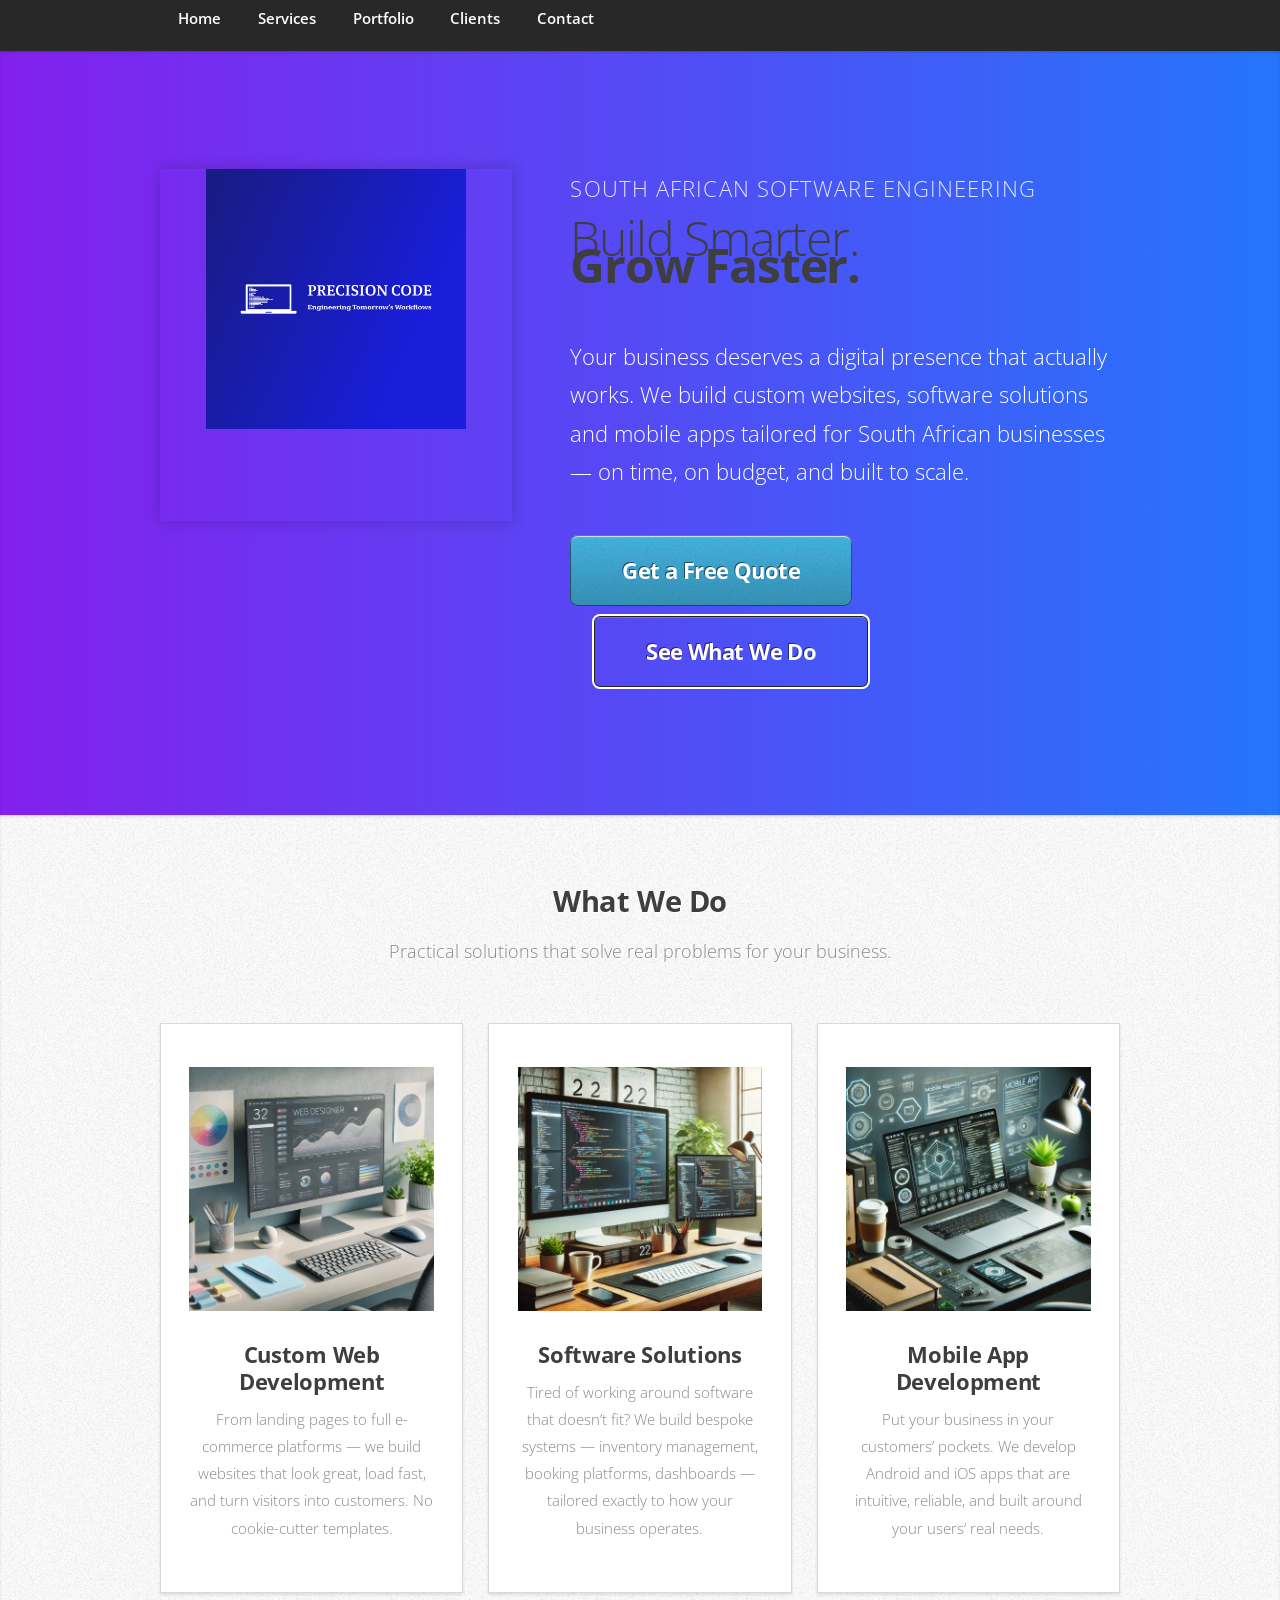
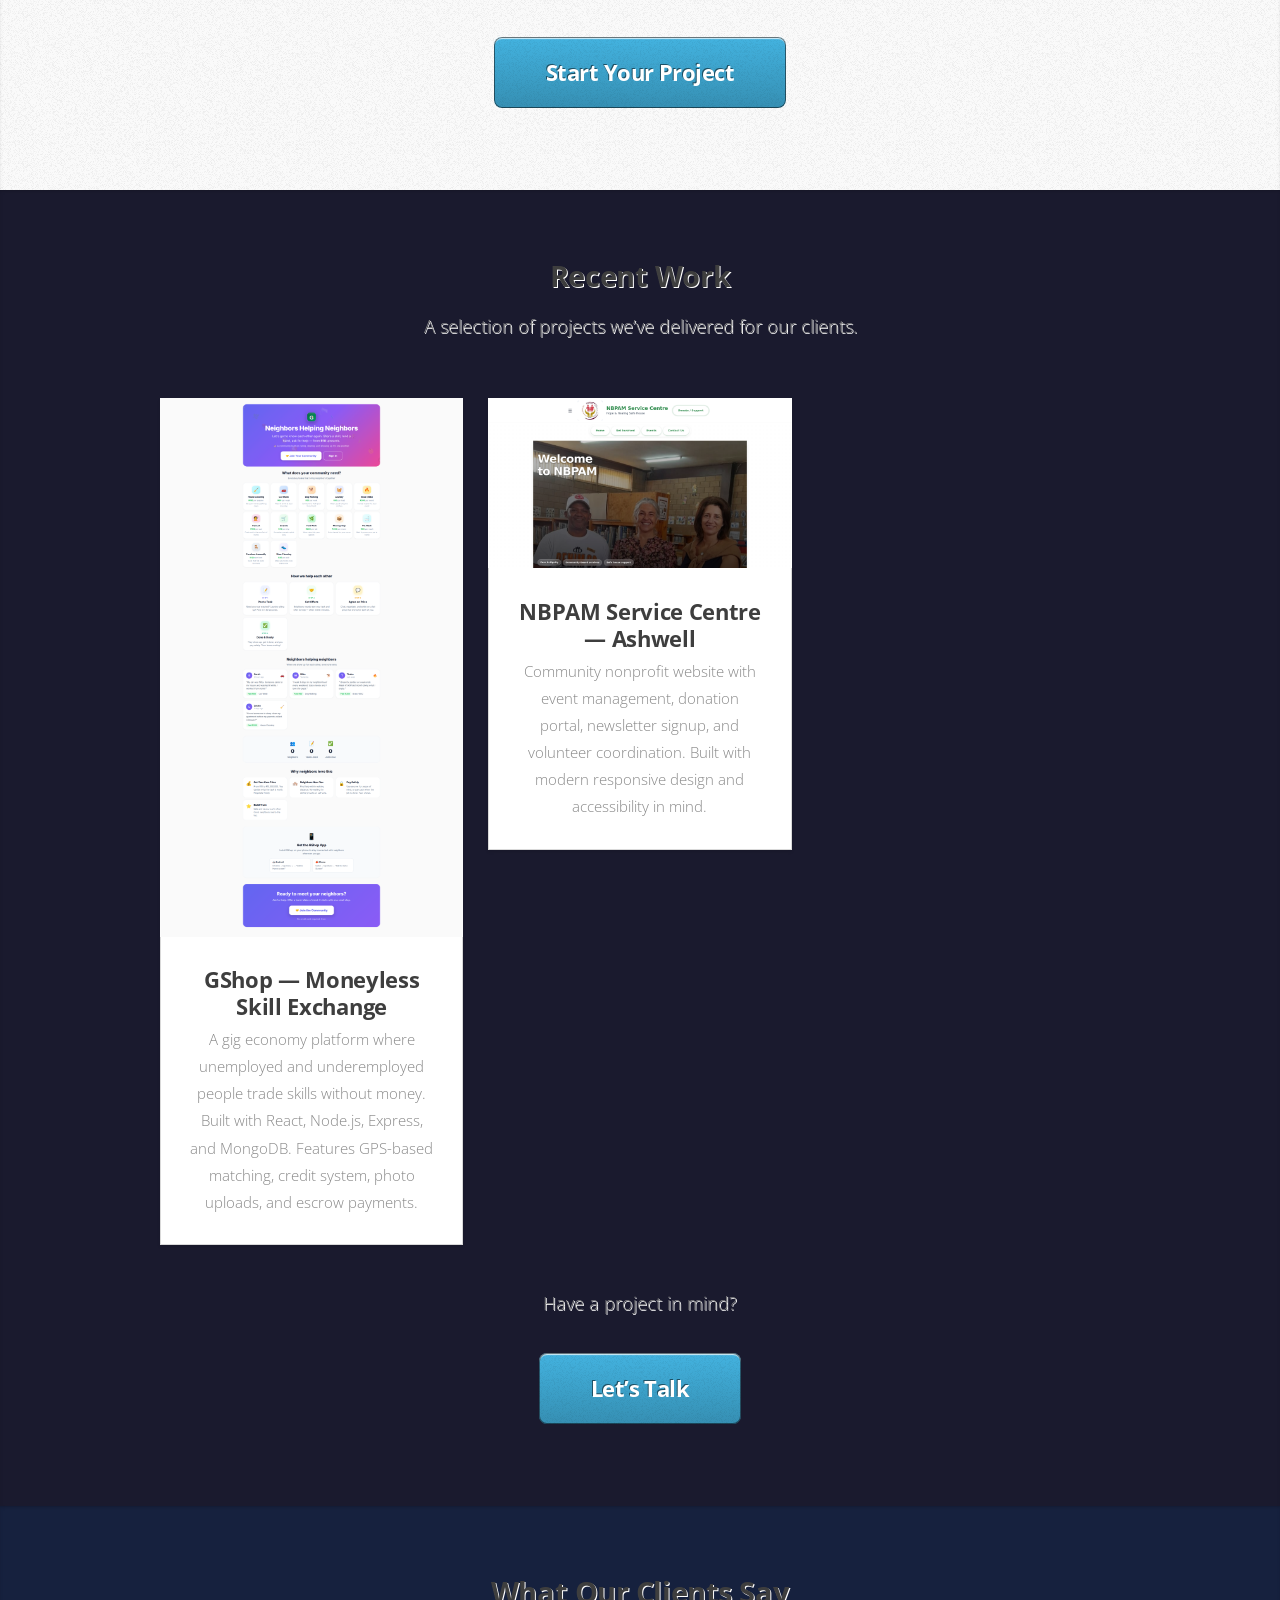
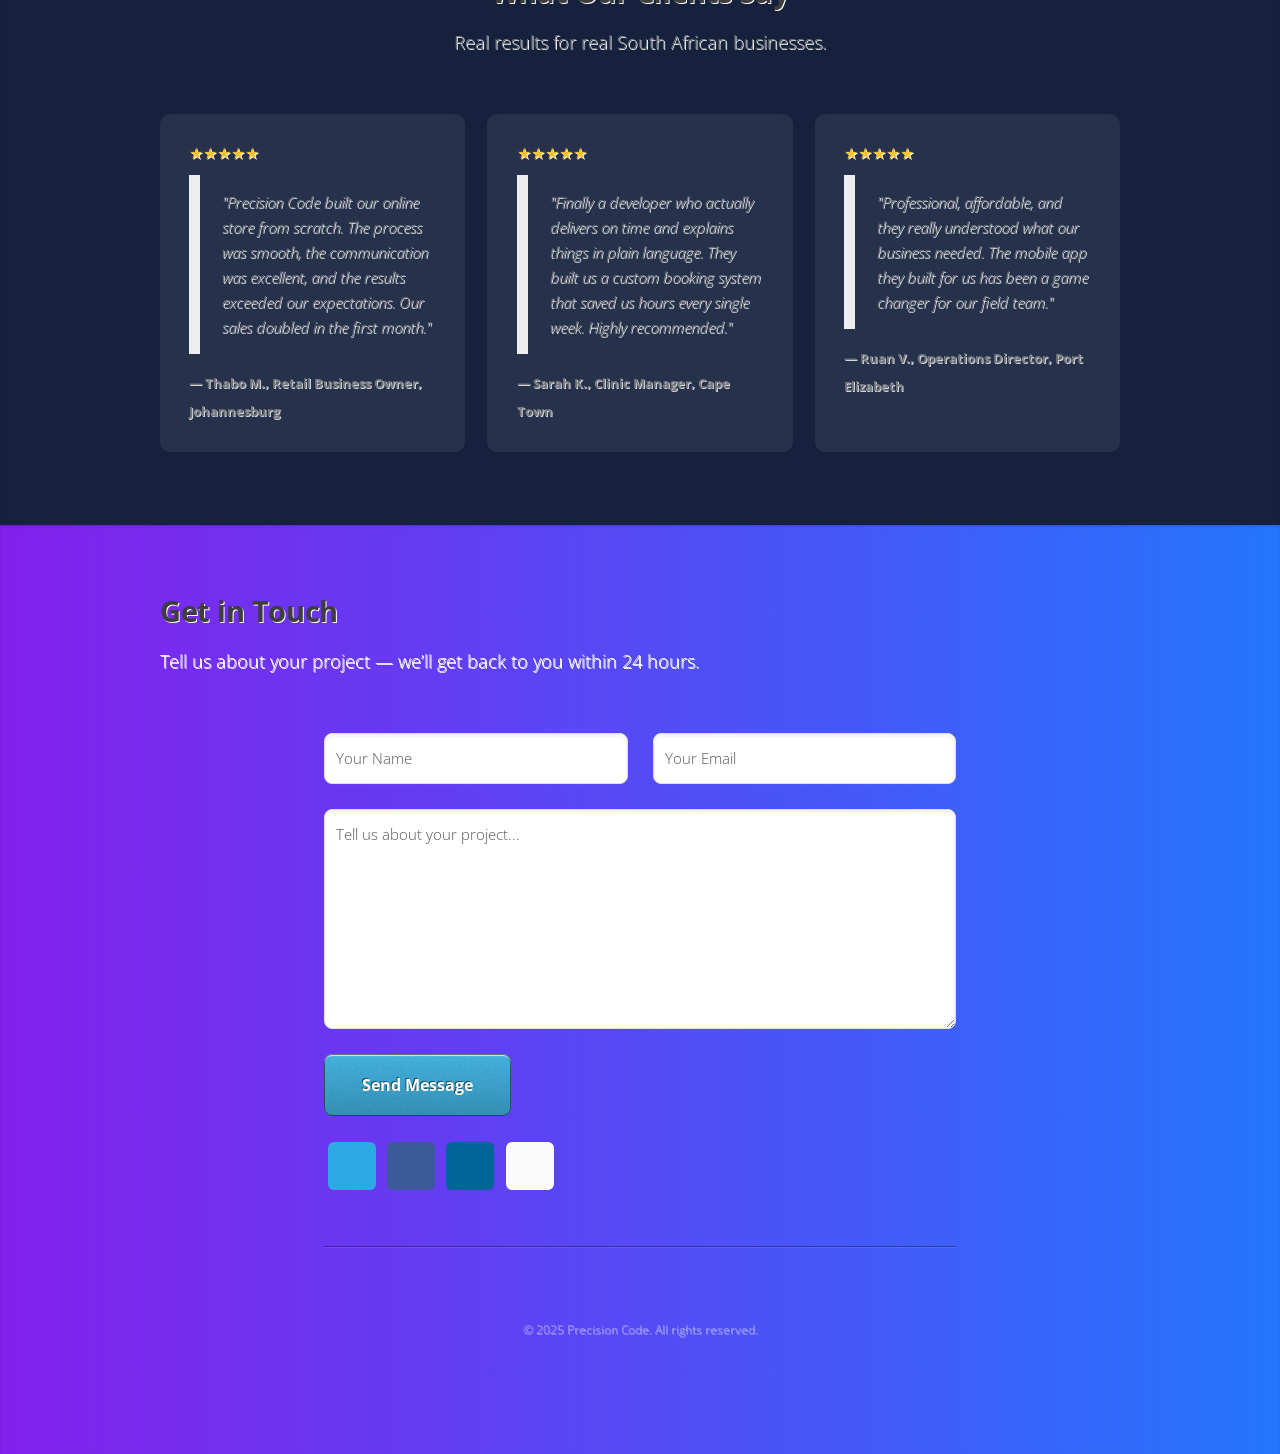
==== commit c9810929: "Add Ashwell/NBPAM Service Centre to portfolio with screenshot" ====
--- a/index.html
+++ b/index.html
@@ -164,11 +164,18 @@
 					<p>A selection of projects we&rsquo;ve delivered for our clients.</p>
 				</header>
 				<div class="row">
-					<div class="col-6 col-12-small">
+					<div class="col-4 col-6-medium col-12-small">
 						<article class="box style2">
-							<a href="http://localhost:3001" class="image featured" target="_blank"><img src="images/gshop-screenshot.png" alt="GShop App" /></a>
-							<h3><a href="http://localhost:3001" target="_blank">GShop &mdash; Moneyless Skill Exchange</a></h3>
+							<a href="https://nonrectangularly-hyperaesthetic-dewey.ngrok-free.dev" class="image featured" target="_blank"><img src="images/gshop-screenshot.png" alt="GShop App" /></a>
+							<h3><a href="https://nonrectangularly-hyperaesthetic-dewey.ngrok-free.dev" target="_blank">GShop &mdash; Moneyless Skill Exchange</a></h3>
 							<p>A gig economy platform where unemployed and underemployed people trade skills without money. Built with React, Node.js, Express, and MongoDB. Features GPS-based matching, credit system, photo uploads, and escrow payments.</p>
+						</article>
+					</div>
+					<div class="col-4 col-6-medium col-12-small">
+						<article class="box style2">
+							<a href="ashwell/index.html" class="image featured"><img src="images/ashwell-screenshot.png" alt="Ashwell / NBPAM Service Centre" /></a>
+							<h3><a href="ashwell/index.html">NBPAM Service Centre &mdash; Ashwell</a></h3>
+							<p>Community nonprofit website with event management, donation portal, newsletter signup, and volunteer coordination. Built with modern responsive design and accessibility in mind.</p>
 						</article>
 					</div>
 				</div>
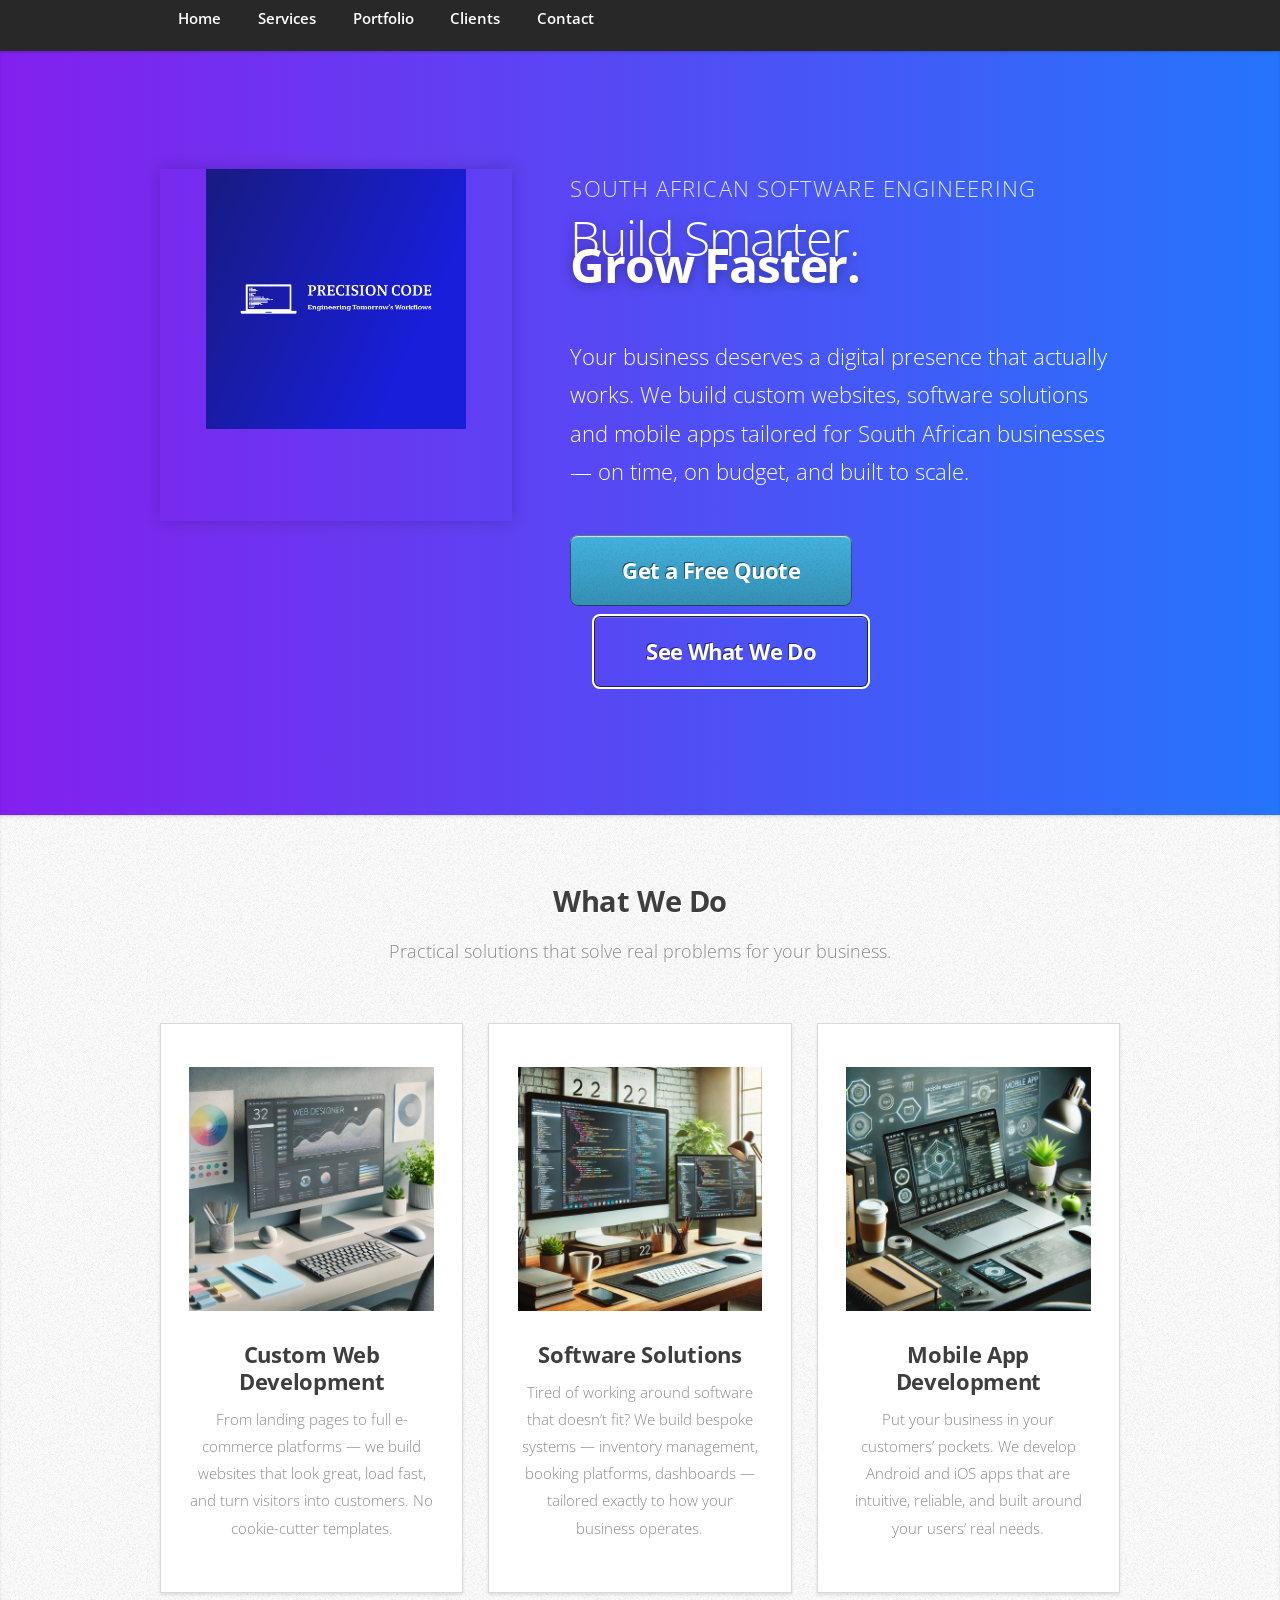
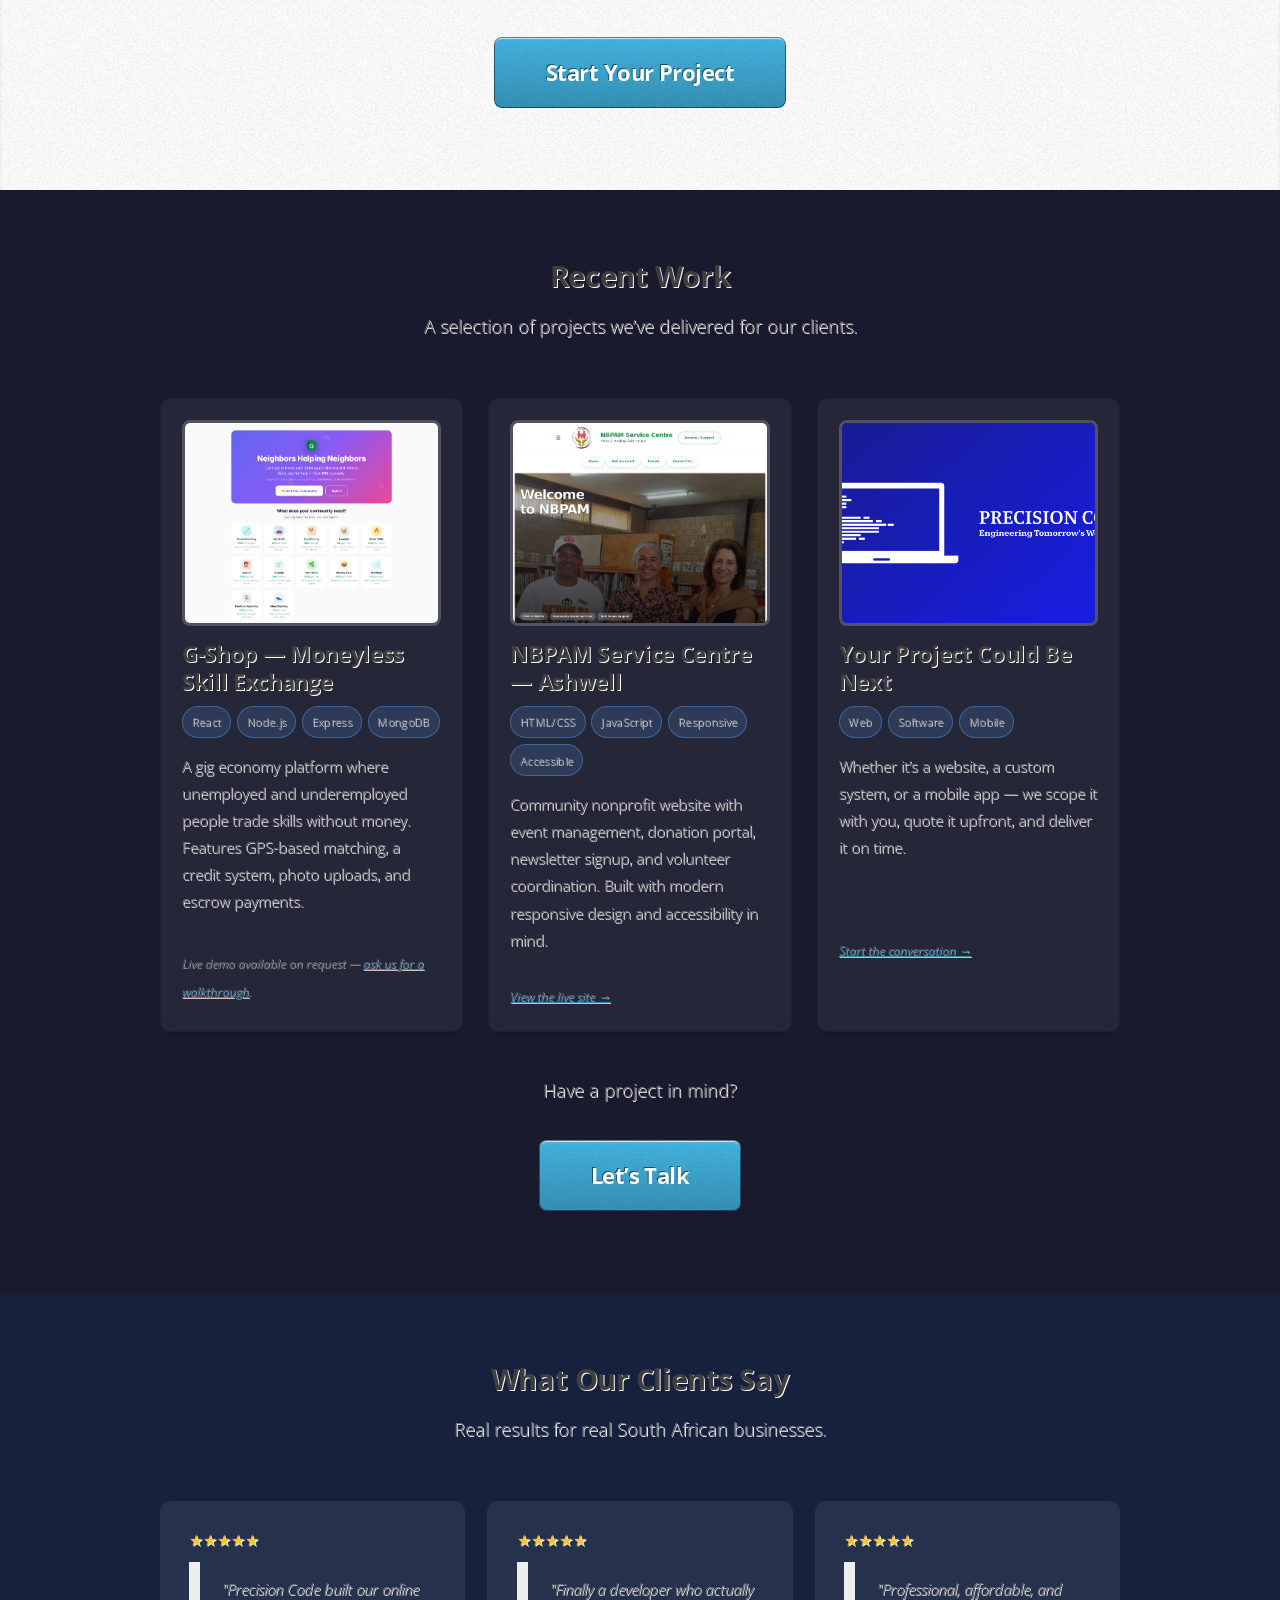
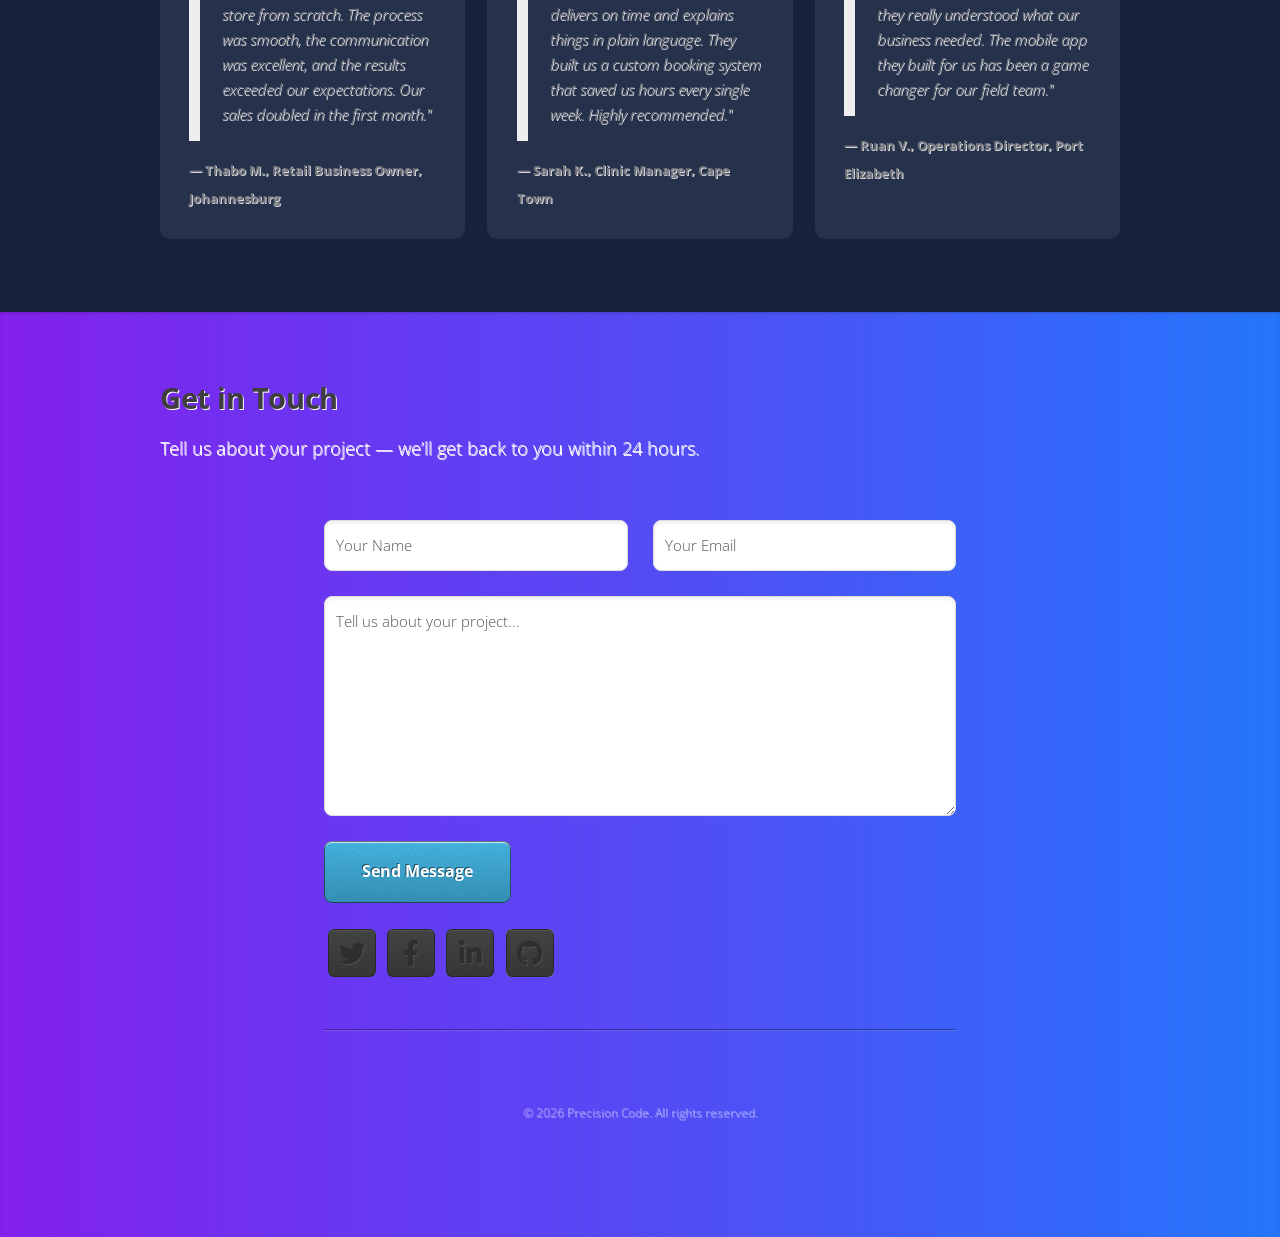
==== commit 299d561b: "feat: polish layout and upgrade project showcase - Fix hero headline contrast (white text on gradien" ====
--- a/index.html
+++ b/index.html
@@ -1,14 +1,23 @@
 <!DOCTYPE HTML>
-<html>
+<html lang="en">
 	<head>
 		<title>Precision Code | Custom Software &amp; Web Development</title>
 		<meta charset="utf-8" />
-		<meta name="viewport" content="width=device-width, initial-scale=1, user-scalable=no" />
+		<meta name="viewport" content="width=device-width, initial-scale=1" />
 		<meta name="description" content="Precision Code builds custom websites, software and mobile apps for South African businesses. Affordable, reliable, built to grow with you." />
+		<meta name="theme-color" content="#1a1a2e" />
+		<meta property="og:title" content="Precision Code | Custom Software &amp; Web Development" />
+		<meta property="og:description" content="Custom websites, software and mobile apps for South African businesses — on time, on budget, built to scale." />
+		<meta property="og:type" content="website" />
+		<meta property="og:image" content="images/cover.png" />
+		<link rel="icon" type="image/png" href="images/default.png" />
 		<link rel="stylesheet" href="assets/css/main.css" />
 		<style>
 			/* Hero tagline */
 			.hero-tagline { font-size: 1.1em; opacity: 0.85; margin-bottom: 0.5em; letter-spacing: 0.05em; text-transform: uppercase; }
+			/* Hero headline: readable on gradient background */
+			#top header h1 { color: #fff; text-shadow: 0 2px 12px rgba(0,0,0,0.35); }
+			#top header h1 strong { color: #fff; }
 			/* CTA button override */
 			.button.alt { background: transparent; border: 2px solid #fff; color: #fff; margin-left: 1em; }
 			.button.alt:hover { background: rgba(255,255,255,0.15); }
@@ -24,6 +33,54 @@
 			/* Section padding */
 			#portfolio { background: #1a1a2e; }
 			#testimonials { background: #16213e; }
+
+			/* Portfolio project cards */
+			#portfolio .box.style2 {
+				background: rgba(255,255,255,0.05);
+				border-radius: 10px;
+				padding: 1.5em;
+				height: 100%;
+				display: flex;
+				flex-direction: column;
+				text-align: left;
+				transition: transform 0.2s ease, box-shadow 0.2s ease;
+			}
+			#portfolio .box.style2:hover {
+				transform: translateY(-4px);
+				box-shadow: 0 8px 24px rgba(0,0,0,0.35);
+			}
+			#portfolio .box .image.featured {
+				position: static !important;
+				left: auto !important;
+				top: auto !important;
+				margin: 0 0 1em 0 !important;
+				width: 100% !important;
+				display: block;
+				border: 3px solid rgba(255,255,255,0.2);
+				border-radius: 8px;
+				overflow: hidden;
+			}
+			#portfolio a.image.featured:hover { border-color: #4a90d9; }
+			#portfolio .box .image.featured img {
+				width: 100%;
+				height: 200px;
+				object-fit: cover;
+				object-position: top;
+				display: block;
+			}
+			#portfolio .box.style2 h3 { margin-bottom: 0.5em; }
+			#portfolio .box.style2 p { flex-grow: 1; }
+			/* Tech tags */
+			.tech-tags { margin: 0 0 1em 0; padding: 0; list-style: none; display: flex; flex-wrap: wrap; gap: 0.4em; }
+			.tech-tags li {
+				background: rgba(74,144,217,0.2);
+				border: 1px solid rgba(74,144,217,0.5);
+				border-radius: 999px;
+				padding: 0.15em 0.8em;
+				font-size: 0.75em;
+				letter-spacing: 0.03em;
+			}
+			.demo-note { font-size: 0.85em; opacity: 0.7; font-style: italic; }
 			/* Footer copyright */
 			.footer-copy { text-align: center; padding: 2em 0 1em; opacity: 0.5; font-size: 0.85em; }
 
@@ -65,19 +122,6 @@
 				}
 				/* Hero buttons stack */
 				#top .button.alt { margin-left: 0; margin-top: 0.75em; }
-				/* Portfolio images fix */
-				.box .image.featured {
-					position: static !important;
-					left: auto !important;
-					top: auto !important;
-					margin: 0 0 1em 0 !important;
-					width: 100% !important;
-				}
-				.box .image.featured img {
-					width: 100%;
-					height: auto;
-					display: block;
-				}
 				/* Testimonials stack */
 				.testimonial-grid { flex-direction: column; align-items: center; }
 				.testimonial-card { max-width: 100%; width: 100%; }
@@ -163,19 +207,32 @@
 					<h2>Recent Work</h2>
 					<p>A selection of projects we&rsquo;ve delivered for our clients.</p>
 				</header>
-				<div class="row">
+				<div class="row gtr-uniform">
 					<div class="col-4 col-6-medium col-12-small">
 						<article class="box style2">
-							<a href="https://nonrectangularly-hyperaesthetic-dewey.ngrok-free.dev" class="image featured" target="_blank"><img src="images/gshop-screenshot.png" alt="GShop App" /></a>
-							<h3><a href="https://nonrectangularly-hyperaesthetic-dewey.ngrok-free.dev" target="_blank">GShop &mdash; Moneyless Skill Exchange</a></h3>
-							<p>A gig economy platform where unemployed and underemployed people trade skills without money. Built with React, Node.js, Express, and MongoDB. Features GPS-based matching, credit system, photo uploads, and escrow payments.</p>
+							<a href="images/gshop-screenshot.png" class="image featured" target="_blank"><img src="images/gshop-screenshot.png" alt="G-Shop skill exchange platform screenshot" /></a>
+							<h3>G-Shop &mdash; Moneyless Skill Exchange</h3>
+							<ul class="tech-tags"><li>React</li><li>Node.js</li><li>Express</li><li>MongoDB</li></ul>
+							<p>A gig economy platform where unemployed and underemployed people trade skills without money. Features GPS-based matching, a credit system, photo uploads, and escrow payments.</p>
+							<p class="demo-note">Live demo available on request &mdash; <a href="#contact" class="scrolly">ask us for a walkthrough</a>.</p>
 						</article>
 					</div>
 					<div class="col-4 col-6-medium col-12-small">
 						<article class="box style2">
-							<a href="ashwell/index.html" class="image featured"><img src="images/ashwell-screenshot.png" alt="Ashwell / NBPAM Service Centre" /></a>
+							<a href="ashwell/index.html" class="image featured"><img src="images/ashwell-screenshot.png" alt="NBPAM Service Centre website screenshot" /></a>
 							<h3><a href="ashwell/index.html">NBPAM Service Centre &mdash; Ashwell</a></h3>
+							<ul class="tech-tags"><li>HTML/CSS</li><li>JavaScript</li><li>Responsive</li><li>Accessible</li></ul>
 							<p>Community nonprofit website with event management, donation portal, newsletter signup, and volunteer coordination. Built with modern responsive design and accessibility in mind.</p>
+							<p class="demo-note"><a href="ashwell/index.html">View the live site &rarr;</a></p>
+						</article>
+					</div>
+					<div class="col-4 col-6-medium col-12-small">
+						<article class="box style2">
+							<a href="#contact" class="image featured scrolly"><img src="images/cover.png" alt="Precision Code — your project here" /></a>
+							<h3>Your Project Could Be Next</h3>
+							<ul class="tech-tags"><li>Web</li><li>Software</li><li>Mobile</li></ul>
+							<p>Whether it&rsquo;s a website, a custom system, or a mobile app &mdash; we scope it with you, quote it upfront, and deliver it on time.</p>
+							<p class="demo-note"><a href="#contact" class="scrolly">Start the conversation &rarr;</a></p>
 						</article>
 					</div>
 				</div>
@@ -245,10 +302,10 @@
 										<li><a href="https://twitter.com/code_preci3893" class="icon brands fa-twitter"><span class="label">Twitter</span></a></li>
 										<li><a href="https://web.facebook.com/profile.php?id=61568138102892" class="icon brands fa-facebook-f"><span class="label">Facebook</span></a></li>
 										<li><a href="https://www.linkedin.com/in/adrian-kettledas" class="icon brands fa-linkedin-in"><span class="label">LinkedIn</span></a></li>
-										<li><a href="https://github.com/PrecisionCodeSA" class="icon brands fa-github"><span class="label">Github</span></a></li>
+										<li><a href="https://github.com/TheWritingDoc" class="icon brands fa-github"><span class="label">Github</span></a></li>
 									</ul>
 									<hr />
-									<p class="footer-copy">&copy; 2025 Precision Code. All rights reserved.</p>
+									<p class="footer-copy">&copy; 2026 Precision Code. All rights reserved.</p>
 								</div>
 					</div>
 				</div>
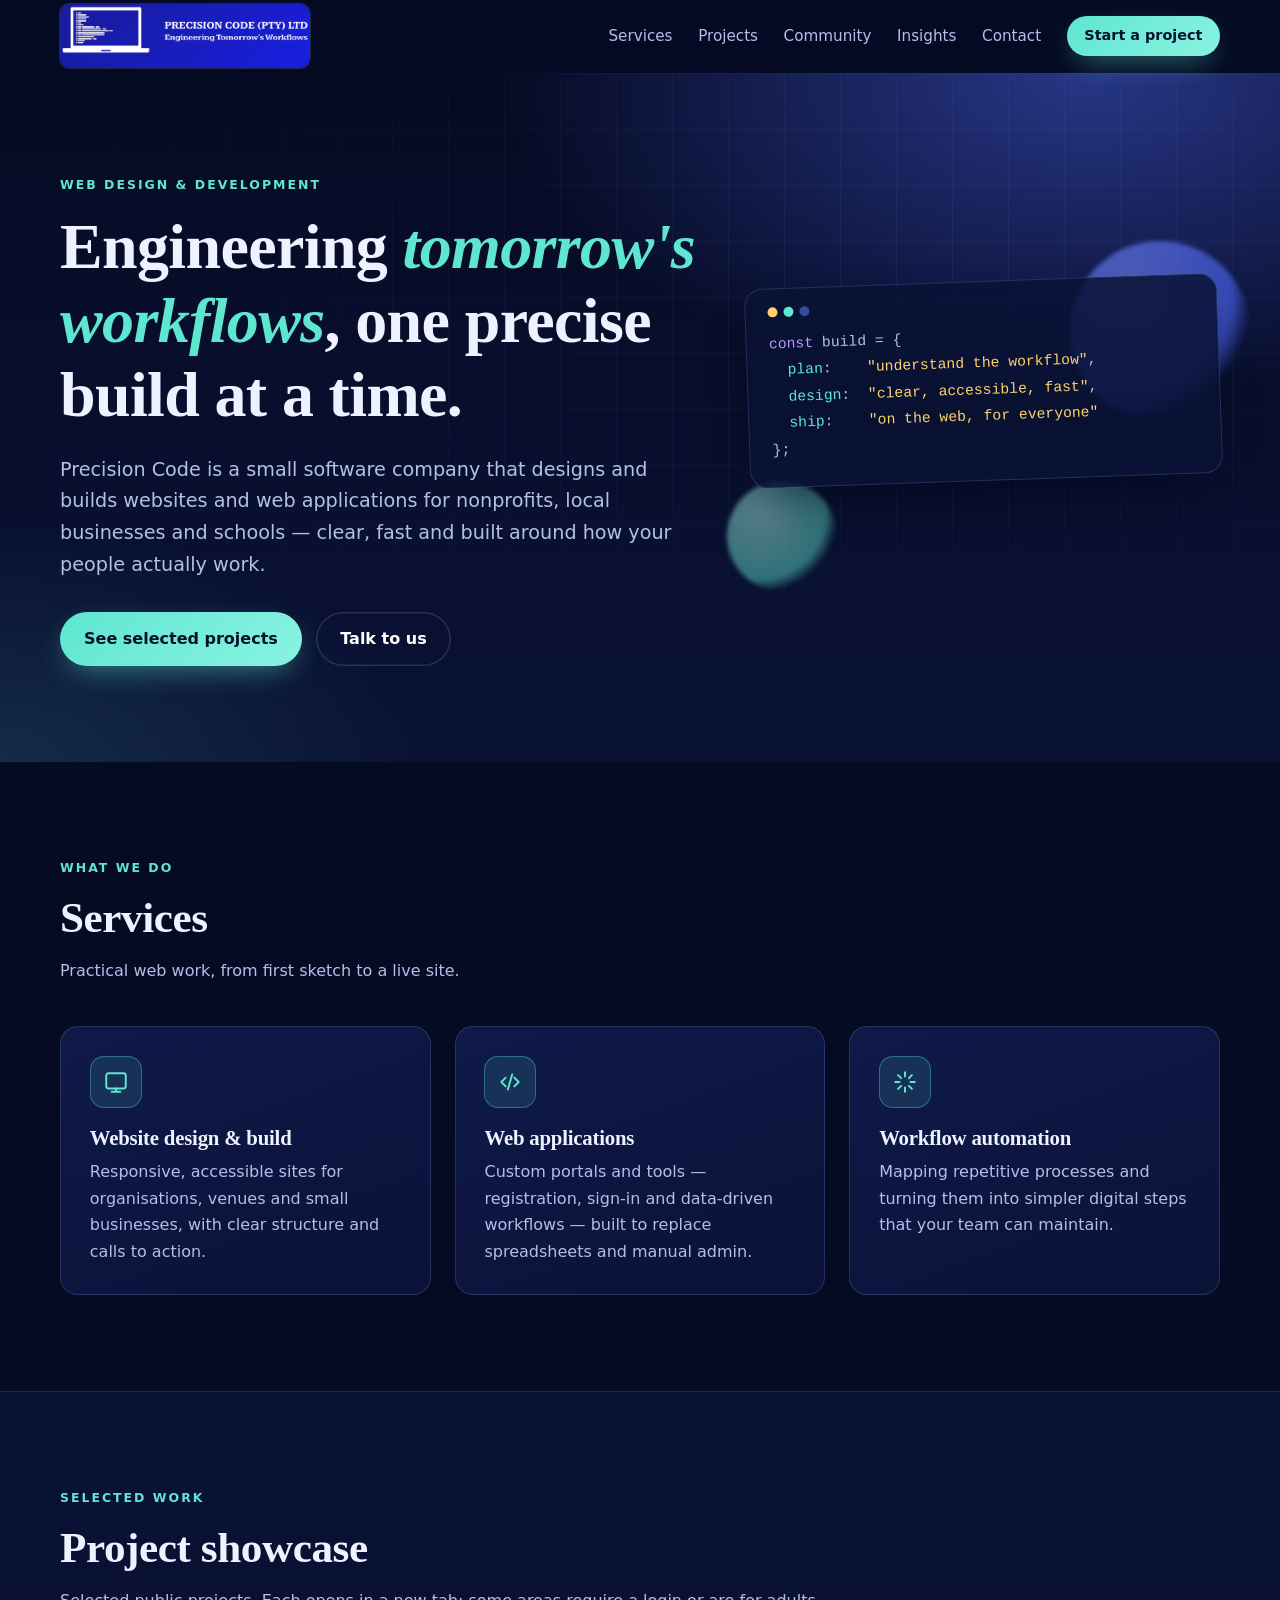
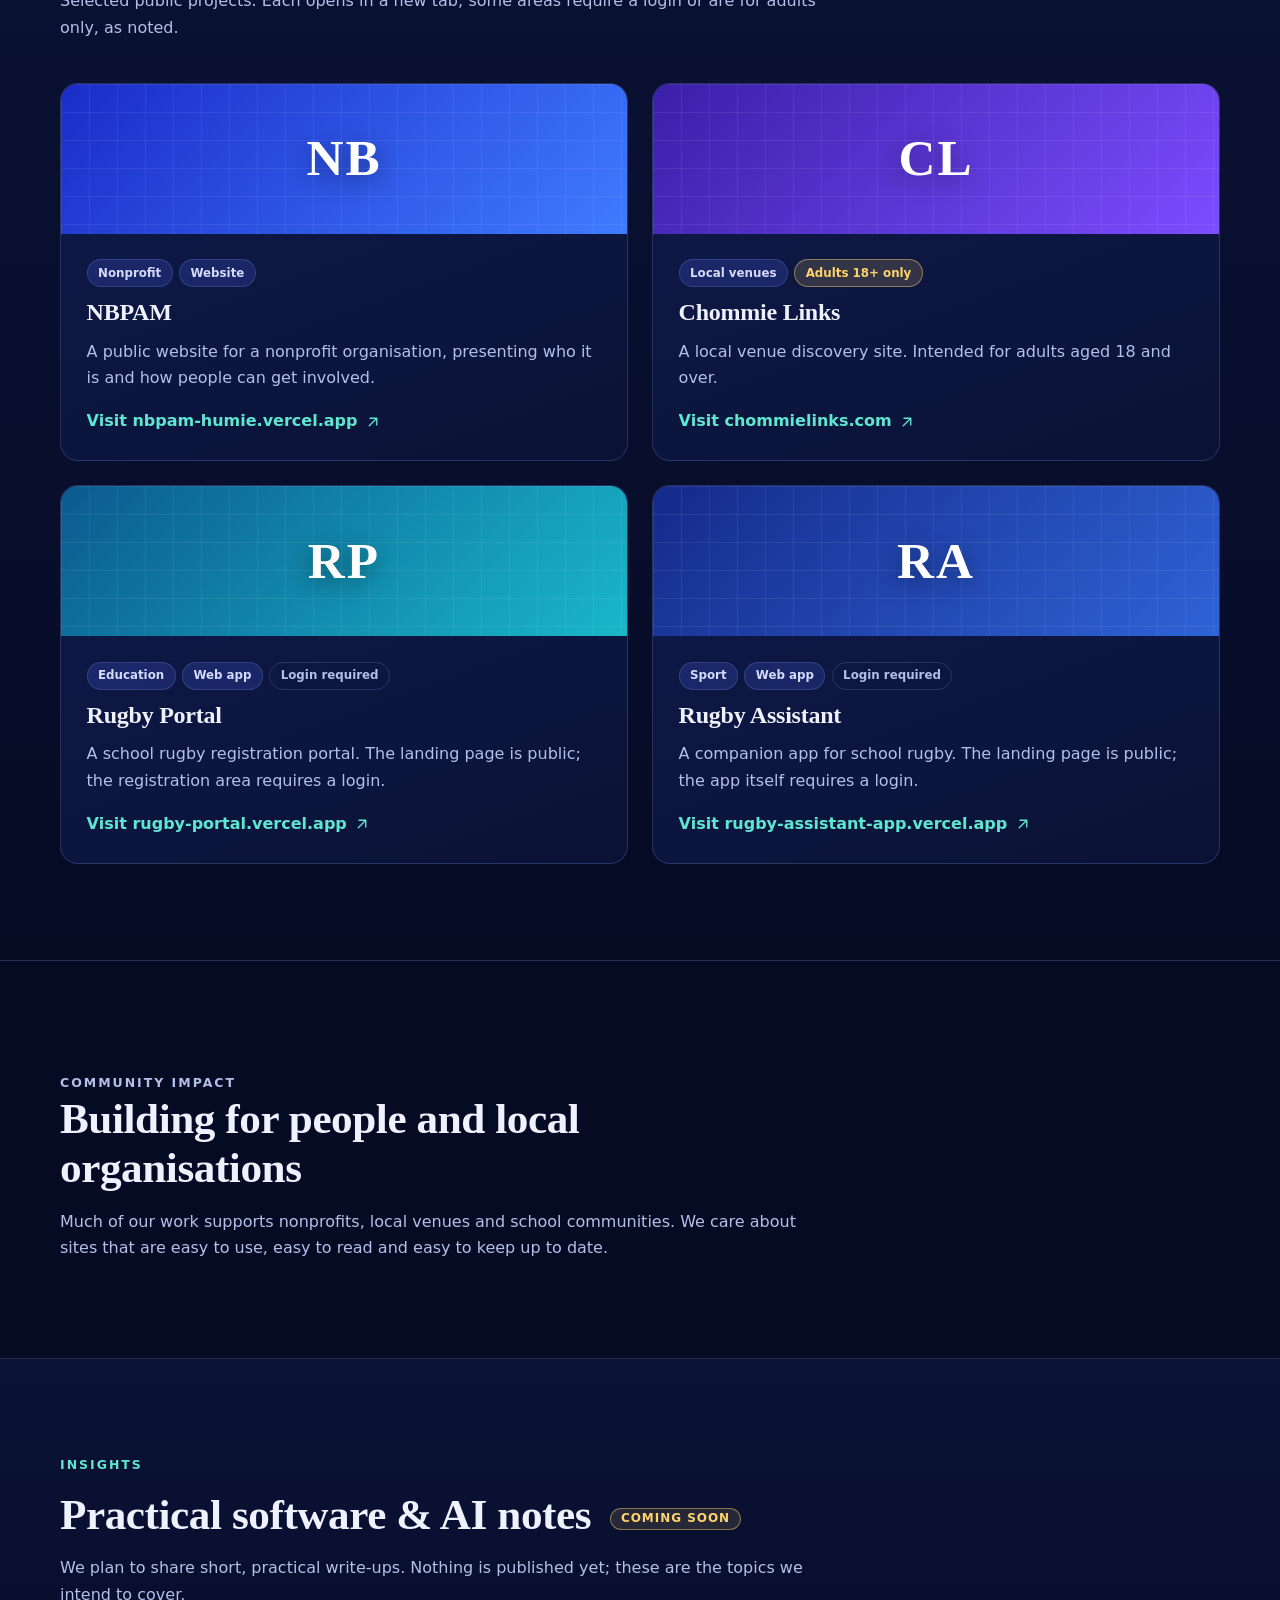
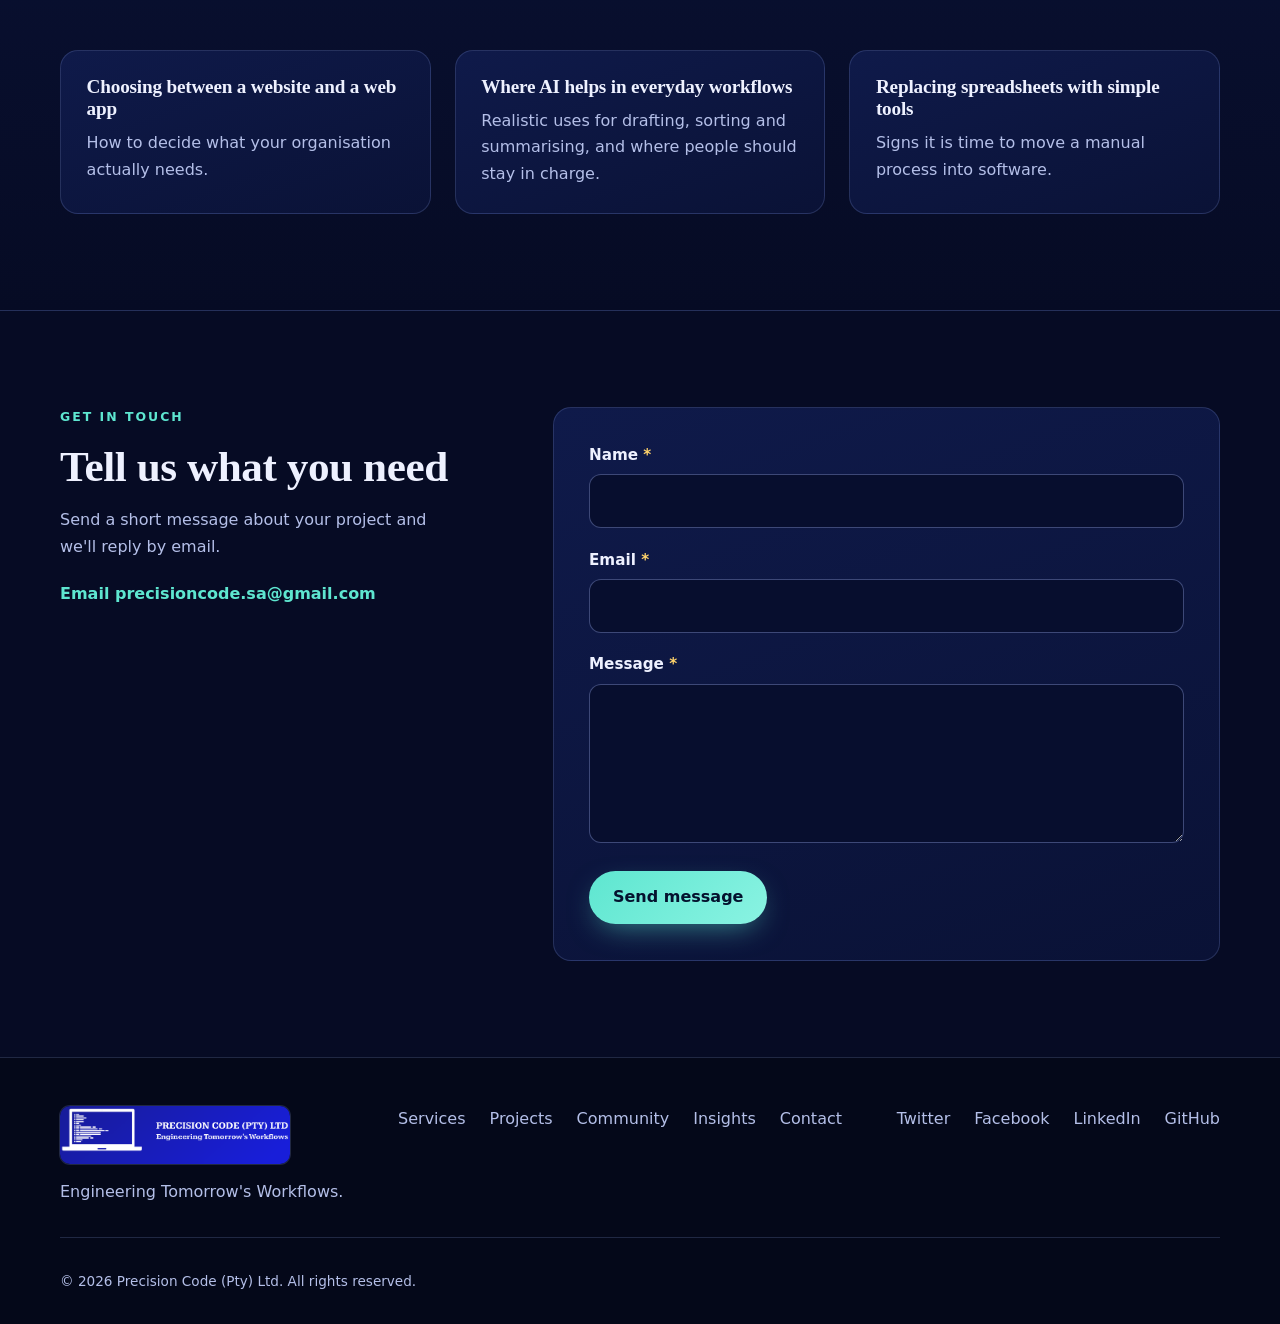
==== commit b3cfc0c9: "Refresh Precision Code homepage and portfolio" ====
--- a/index.html
+++ b/index.html
@@ -1,324 +1,224 @@
-<!DOCTYPE HTML>
+<!DOCTYPE html>
 <html lang="en">
-	<head>
-		<title>Precision Code | Custom Software &amp; Web Development</title>
-		<meta charset="utf-8" />
-		<meta name="viewport" content="width=device-width, initial-scale=1" />
-		<meta name="description" content="Precision Code builds custom websites, software and mobile apps for South African businesses. Affordable, reliable, built to grow with you." />
-		<meta name="theme-color" content="#1a1a2e" />
-		<meta property="og:title" content="Precision Code | Custom Software &amp; Web Development" />
-		<meta property="og:description" content="Custom websites, software and mobile apps for South African businesses — on time, on budget, built to scale." />
-		<meta property="og:type" content="website" />
-		<meta property="og:image" content="images/cover.png" />
-		<link rel="icon" type="image/png" href="images/default.png" />
-		<link rel="stylesheet" href="assets/css/main.css" />
-		<style>
-			/* Hero tagline */
-			.hero-tagline { font-size: 1.1em; opacity: 0.85; margin-bottom: 0.5em; letter-spacing: 0.05em; text-transform: uppercase; }
-			/* Hero headline: readable on gradient background */
-			#top header h1 { color: #fff; text-shadow: 0 2px 12px rgba(0,0,0,0.35); }
-			#top header h1 strong { color: #fff; }
-			/* CTA button override */
-			.button.alt { background: transparent; border: 2px solid #fff; color: #fff; margin-left: 1em; }
-			.button.alt:hover { background: rgba(255,255,255,0.15); }
-			/* Testimonial cards */
-			.testimonial-grid { display: flex; flex-wrap: wrap; gap: 1.5em; justify-content: center; margin-top: 2em; }
-			.testimonial-card { background: rgba(255,255,255,0.07); border-radius: 10px; padding: 1.8em 2em; flex: 1 1 280px; max-width: 340px; text-align: left; }
-			.testimonial-card blockquote { margin: 0 0 1em 0; font-style: italic; line-height: 1.7; }
-			.testimonial-card cite { font-weight: bold; font-size: 0.9em; opacity: 0.8; }
-			/* Star rating */
-			.stars { color: #f4c430; font-size: 1.1em; margin-bottom: 0.5em; }
-			/* Logo sizing */
-			#top .image.fit img { max-width: 260px; margin: 0 auto; display: block; }
-			/* Section padding */
-			#portfolio { background: #1a1a2e; }
-			#testimonials { background: #16213e; }
-
-			/* Portfolio project cards */
-			#portfolio .box.style2 {
-				background: rgba(255,255,255,0.05);
-				border-radius: 10px;
-				padding: 1.5em;
-				height: 100%;
-				display: flex;
-				flex-direction: column;
-				text-align: left;
-				transition: transform 0.2s ease, box-shadow 0.2s ease;
-			}
-			#portfolio .box.style2:hover {
-				transform: translateY(-4px);
-				box-shadow: 0 8px 24px rgba(0,0,0,0.35);
-			}
-			#portfolio .box .image.featured {
-				position: static !important;
-				left: auto !important;
-				top: auto !important;
-				margin: 0 0 1em 0 !important;
-				width: 100% !important;
-				display: block;
-				border: 3px solid rgba(255,255,255,0.2);
-				border-radius: 8px;
-				overflow: hidden;
-			}
-			#portfolio a.image.featured:hover { border-color: #4a90d9; }
-			#portfolio .box .image.featured img {
-				width: 100%;
-				height: 200px;
-				object-fit: cover;
-				object-position: top;
-				display: block;
-			}
-			#portfolio .box.style2 h3 { margin-bottom: 0.5em; }
-			#portfolio .box.style2 p { flex-grow: 1; }
-			/* Tech tags */
-			.tech-tags { margin: 0 0 1em 0; padding: 0; list-style: none; display: flex; flex-wrap: wrap; gap: 0.4em; }
-			.tech-tags li {
-				background: rgba(74,144,217,0.2);
-				border: 1px solid rgba(74,144,217,0.5);
-				border-radius: 999px;
-				padding: 0.15em 0.8em;
-				font-size: 0.75em;
-				letter-spacing: 0.03em;
-			}
-			.demo-note { font-size: 0.85em; opacity: 0.7; font-style: italic; }
-			/* Footer copyright */
-			.footer-copy { text-align: center; padding: 2em 0 1em; opacity: 0.5; font-size: 0.85em; }
-
-			/* Mobile nav hamburger */
-			.nav-toggle {
-				display: none;
-				background: none;
-				border: none;
-				color: #fff;
-				font-size: 1.5em;
-				cursor: pointer;
-				padding: 0 0.75em;
-				line-height: 44px;
-			}
-			.nav-menu {
-				display: flex;
-				list-style: none;
-				margin: 0;
-				padding: 0;
-			}
-			@media screen and (max-width: 736px) {
-				.nav-toggle { display: block; }
-				.nav-menu {
-					display: none;
-					flex-direction: column;
-					position: absolute;
-					top: 44px;
-					left: 0;
-					width: 100%;
-					background: rgba(30,30,46,0.98);
-					padding: 0.5em 0;
-				}
-				.nav-menu.active { display: flex; }
-				.nav-menu li { width: 100%; text-align: center; }
-				.nav-menu li a {
-					display: block;
-					padding: 0.75em 0;
-					width: 100%;
-				}
-				/* Hero buttons stack */
-				#top .button.alt { margin-left: 0; margin-top: 0.75em; }
-				/* Testimonials stack */
-				.testimonial-grid { flex-direction: column; align-items: center; }
-				.testimonial-card { max-width: 100%; width: 100%; }
-			}
-		</style>
-	</head>
-	<body class="is-preload">
-
-		<!-- Nav -->
-		<nav id="nav">
-			<div class="container" style="display: flex; justify-content: space-between; align-items: center; position: relative;">
-				<button class="nav-toggle" onclick="document.querySelector('.nav-menu').classList.toggle('active')" aria-label="Toggle navigation">&#9776;</button>
-				<ul class="nav-menu container">
-					<li><a href="#top">Home</a></li>
-					<li><a href="#work">Services</a></li>
-					<li><a href="#portfolio">Portfolio</a></li>
-					<li><a href="#testimonials">Clients</a></li>
-					<li><a href="#contact">Contact</a></li>
-				</ul>
-			</div>
-		</nav>
-
-		<!-- Hero -->
-		<article id="top" class="wrapper style1">
-			<div class="container">
-				<div class="row">
-					<div class="col-4 col-5-large col-12-medium">
-						<span class="image fit"><img src="images/default.png" alt="Precision Code Logo" /></span>
-					</div>
-					<div class="col-8 col-7-large col-12-medium">
-						<header>
-							<p class="hero-tagline">South African Software Engineering</p>
-							<h1>Build Smarter.<br /><strong>Grow Faster.</strong></h1>
-						</header>
-						<p>Your business deserves a digital presence that actually works. We build custom websites, software solutions and mobile apps tailored for South African businesses &mdash; on time, on budget, and built to scale.</p>
-						<a href="#contact" class="button large scrolly">Get a Free Quote</a>
-						<a href="#work" class="button large alt scrolly">See What We Do</a>
-					</div>
-				</div>
-			</div>
-		</article>
-
-		<!-- Services -->
-		<article id="work" class="wrapper style2">
-			<div class="container">
-				<header>
-					<h2>What We Do</h2>
-					<p>Practical solutions that solve real problems for your business.</p>
-				</header>
-				<div class="row aln-center">
-					<div class="col-4 col-6-medium col-12-small">
-						<section class="box style1">
-							<span class="image featured"><img src="images/custom .webp" alt="Custom Web Development" /></span>
-							<h3>Custom Web Development</h3>
-							<p>From landing pages to full e-commerce platforms &mdash; we build websites that look great, load fast, and turn visitors into customers. No cookie-cutter templates.</p>
-						</section>
-					</div>
-					<div class="col-4 col-6-medium col-12-small">
-						<section class="box style1">
-							<span class="image featured"><img src="images/software icon.webp" alt="Software Solutions" /></span>
-							<h3>Software Solutions</h3>
-							<p>Tired of working around software that doesn&rsquo;t fit? We build bespoke systems &mdash; inventory management, booking platforms, dashboards &mdash; tailored exactly to how your business operates.</p>
-						</section>
-					</div>
-					<div class="col-4 col-6-medium col-12-small">
-						<section class="box style1">
-							<span class="image featured"><img src="images/mobile app.webp" alt="Mobile App Development" /></span>
-							<h3>Mobile App Development</h3>
-							<p>Put your business in your customers&rsquo; pockets. We develop Android and iOS apps that are intuitive, reliable, and built around your users&rsquo; real needs.</p>
-						</section>
-					</div>
-				</div>
-				<footer>
-					<a href="#contact" class="button large scrolly">Start Your Project</a>
-				</footer>
-			</div>
-		</article>
-
-		<!-- Portfolio -->
-		<article id="portfolio" class="wrapper style3">
-			<div class="container">
-				<header>
-					<h2>Recent Work</h2>
-					<p>A selection of projects we&rsquo;ve delivered for our clients.</p>
-				</header>
-				<div class="row gtr-uniform">
-					<div class="col-4 col-6-medium col-12-small">
-						<article class="box style2">
-							<a href="images/gshop-screenshot.png" class="image featured" target="_blank"><img src="images/gshop-screenshot.png" alt="G-Shop skill exchange platform screenshot" /></a>
-							<h3>G-Shop &mdash; Moneyless Skill Exchange</h3>
-							<ul class="tech-tags"><li>React</li><li>Node.js</li><li>Express</li><li>MongoDB</li></ul>
-							<p>A gig economy platform where unemployed and underemployed people trade skills without money. Features GPS-based matching, a credit system, photo uploads, and escrow payments.</p>
-							<p class="demo-note">Live demo available on request &mdash; <a href="#contact" class="scrolly">ask us for a walkthrough</a>.</p>
-						</article>
-					</div>
-					<div class="col-4 col-6-medium col-12-small">
-						<article class="box style2">
-							<a href="ashwell/index.html" class="image featured"><img src="images/ashwell-screenshot.png" alt="NBPAM Service Centre website screenshot" /></a>
-							<h3><a href="ashwell/index.html">NBPAM Service Centre &mdash; Ashwell</a></h3>
-							<ul class="tech-tags"><li>HTML/CSS</li><li>JavaScript</li><li>Responsive</li><li>Accessible</li></ul>
-							<p>Community nonprofit website with event management, donation portal, newsletter signup, and volunteer coordination. Built with modern responsive design and accessibility in mind.</p>
-							<p class="demo-note"><a href="ashwell/index.html">View the live site &rarr;</a></p>
-						</article>
-					</div>
-					<div class="col-4 col-6-medium col-12-small">
-						<article class="box style2">
-							<a href="#contact" class="image featured scrolly"><img src="images/cover.png" alt="Precision Code — your project here" /></a>
-							<h3>Your Project Could Be Next</h3>
-							<ul class="tech-tags"><li>Web</li><li>Software</li><li>Mobile</li></ul>
-							<p>Whether it&rsquo;s a website, a custom system, or a mobile app &mdash; we scope it with you, quote it upfront, and deliver it on time.</p>
-							<p class="demo-note"><a href="#contact" class="scrolly">Start the conversation &rarr;</a></p>
-						</article>
-					</div>
-				</div>
-				<footer>
-					<p>Have a project in mind?</p>
-					<a href="#contact" class="button large scrolly">Let&rsquo;s Talk</a>
-				</footer>
-			</div>
-		</article>
-
-		<!-- Testimonials -->
-		<article id="testimonials" class="wrapper style2">
-			<div class="container">
-				<header>
-					<h2>What Our Clients Say</h2>
-					<p>Real results for real South African businesses.</p>
-				</header>
-				<div class="testimonial-grid">
-					<div class="testimonial-card">
-						<div class="stars">&#9733;&#9733;&#9733;&#9733;&#9733;</div>
-						<blockquote>"Precision Code built our online store from scratch. The process was smooth, the communication was excellent, and the results exceeded our expectations. Our sales doubled in the first month."</blockquote>
-						<cite>&mdash; Thabo M., Retail Business Owner, Johannesburg</cite>
-					</div>
-					<div class="testimonial-card">
-						<div class="stars">&#9733;&#9733;&#9733;&#9733;&#9733;</div>
-						<blockquote>"Finally a developer who actually delivers on time and explains things in plain language. They built us a custom booking system that saved us hours every single week. Highly recommended."</blockquote>
-						<cite>&mdash; Sarah K., Clinic Manager, Cape Town</cite>
-					</div>
-					<div class="testimonial-card">
-						<div class="stars">&#9733;&#9733;&#9733;&#9733;&#9733;</div>
-						<blockquote>"Professional, affordable, and they really understood what our business needed. The mobile app they built for us has been a game changer for our field team."</blockquote>
-						<cite>&mdash; Ruan V., Operations Director, Port Elizabeth</cite>
-					</div>
-				</div>
-			</div>
-		</article>
-
-		<!-- Contact -->
-		<article id="contact" class="wrapper style2">
-			<div class="container">
-				<header>
-					<h2>Get in Touch</h2>
-					<p>Tell us about your project &mdash; we&rsquo;ll get back to you within 24 hours.</p>
-				</header>
-				<div class="row aln-center">
-					<div class="col-8 col-12-small">
-						<form method="post" action="https://formspree.io/f/xnjbdkpy">
-							<div class="row gtr-uniform">
-								<div class="col-6 col-12-xsmall">
-									<input type="text" name="name" id="name" placeholder="Your Name" required />
-								</div>
-								<div class="col-6 col-12-xsmall">
-									<input type="email" name="email" id="email" placeholder="Your Email" required />
-								</div>
-								<div class="col-12">
-									<textarea name="message" id="message" placeholder="Tell us about your project..." rows="5"></textarea>
-								</div>
-								<div class="col-12">
-									<ul class="actions special">
-										<li><input type="submit" value="Send Message" class="primary" /></li>
-									</ul>
-								</div>
-							</div>
-						</form>
-								<div class="col-12" style="margin-top: 1.5em;">
-									<ul class="social">
-										<li><a href="https://twitter.com/code_preci3893" class="icon brands fa-twitter"><span class="label">Twitter</span></a></li>
-										<li><a href="https://web.facebook.com/profile.php?id=61568138102892" class="icon brands fa-facebook-f"><span class="label">Facebook</span></a></li>
-										<li><a href="https://www.linkedin.com/in/adrian-kettledas" class="icon brands fa-linkedin-in"><span class="label">LinkedIn</span></a></li>
-										<li><a href="https://github.com/TheWritingDoc" class="icon brands fa-github"><span class="label">Github</span></a></li>
-									</ul>
-									<hr />
-									<p class="footer-copy">&copy; 2026 Precision Code. All rights reserved.</p>
-								</div>
-					</div>
-				</div>
-			</div>
-		</article>
-
-		<!-- Scripts -->
-		<script src="assets/js/jquery.min.js"></script>
-		<script src="assets/js/jquery.scrolly.min.js"></script>
-		<script src="assets/js/browser.min.js"></script>
-		<script src="assets/js/breakpoints.min.js"></script>
-		<script src="assets/js/util.js"></script>
-		<script src="assets/js/main.js"></script>
-
-	</body>
+<head>
+  <meta charset="utf-8">
+  <meta name="viewport" content="width=device-width, initial-scale=1">
+  <title>Precision Code (Pty) Ltd — Engineering Tomorrow's Workflows</title>
+  <meta name="description" content="Precision Code builds websites and web apps for organisations, venues and schools. Browse selected public projects.">
+  <meta name="theme-color" content="#060b24">
+  <link rel="icon" href="logo.png">
+  <link rel="stylesheet" href="styles.css">
+</head>
+<body>
+  <a class="skip" href="#main">Skip to content</a>
+
+  <header class="site-header" id="top">
+    <div class="wrap nav-bar">
+      <a class="brand" href="#top" aria-label="Precision Code (Pty) Ltd — home">
+        <span class="brand-crop"><img src="logo.png" alt="Precision Code (Pty) Ltd — Engineering Tomorrow's Workflows"></span>
+      </a>
+      <button class="nav-toggle" aria-expanded="false" aria-controls="site-nav" aria-label="Open menu">
+        <span></span><span></span><span></span>
+      </button>
+      <nav id="site-nav" class="site-nav" aria-label="Primary">
+        <ul>
+          <li><a href="#services">Services</a></li>
+          <li><a href="#projects">Projects</a></li>
+          <li><a href="#community">Community</a></li>
+          <li><a href="#insights">Insights</a></li>
+          <li><a href="#contact">Contact</a></li>
+          <li><a class="btn btn-small" href="#contact">Start a project</a></li>
+        </ul>
+      </nav>
+    </div>
+  </header>
+
+  <main id="main">
+    <section class="hero">
+      <div class="wrap hero-grid">
+        <div class="hero-copy">
+          <p class="eyebrow">Web design &amp; development</p>
+          <h1>Engineering <span class="accent">tomorrow's workflows</span>, one precise build at a time.</h1>
+          <p class="lead">Precision Code is a small software company that designs and builds websites and web applications for nonprofits, local businesses and schools — clear, fast and built around how your people actually work.</p>
+          <div class="cta-row">
+            <a class="btn" href="#projects">See selected projects</a>
+            <a class="btn btn-ghost" href="#contact">Talk to us</a>
+          </div>
+        </div>
+        <div class="hero-visual" aria-hidden="true">
+          <div class="code-card">
+            <div class="code-dots"><i></i><i></i><i></i></div>
+            <pre><code><span class="c-k">const</span> build = {
+  <span class="c-p">plan</span>:    <span class="c-s">"understand the workflow"</span>,
+  <span class="c-p">design</span>:  <span class="c-s">"clear, accessible, fast"</span>,
+  <span class="c-p">ship</span>:    <span class="c-s">"on the web, for everyone"</span>
+};</code></pre>
+          </div>
+          <div class="orb orb-1"></div>
+          <div class="orb orb-2"></div>
+        </div>
+      </div>
+    </section>
+
+    <section class="section" id="services" aria-labelledby="services-h">
+      <div class="wrap">
+        <header class="section-head">
+          <p class="eyebrow">What we do</p>
+          <h2 id="services-h">Services</h2>
+          <p class="section-sub">Practical web work, from first sketch to a live site.</p>
+        </header>
+        <div class="grid grid-3">
+          <article class="card service">
+            <span class="icon" aria-hidden="true"><svg viewBox="0 0 24 24"><rect x="3" y="4" width="18" height="14" rx="2"/><path d="M8 21h8M12 18v3"/></svg></span>
+            <h3>Website design &amp; build</h3>
+            <p>Responsive, accessible sites for organisations, venues and small businesses, with clear structure and calls to action.</p>
+          </article>
+          <article class="card service">
+            <span class="icon" aria-hidden="true"><svg viewBox="0 0 24 24"><path d="m8 8-4 4 4 4M16 8l4 4-4 4M14 5l-4 14"/></svg></span>
+            <h3>Web applications</h3>
+            <p>Custom portals and tools — registration, sign-in and data-driven workflows — built to replace spreadsheets and manual admin.</p>
+          </article>
+          <article class="card service">
+            <span class="icon" aria-hidden="true"><svg viewBox="0 0 24 24"><path d="M12 3v4M12 17v4M3 12h4M17 12h4M5.6 5.6l2.8 2.8M15.6 15.6l2.8 2.8M18.4 5.6l-2.8 2.8M8.4 15.6l-2.8 2.8"/></svg></span>
+            <h3>Workflow automation</h3>
+            <p>Mapping repetitive processes and turning them into simpler digital steps that your team can maintain.</p>
+          </article>
+        </div>
+      </div>
+    </section>
+
+    <section class="section section-alt" id="projects" aria-labelledby="projects-h">
+      <div class="wrap">
+        <header class="section-head">
+          <p class="eyebrow">Selected work</p>
+          <h2 id="projects-h">Project showcase</h2>
+          <p class="section-sub">Selected public projects. Each opens in a new tab; some areas require a login or are for adults only, as noted.</p>
+        </header>
+
+        <div class="grid grid-2">
+          <article class="card project">
+            <div class="thumb thumb-a" aria-hidden="true"><span>NB</span></div>
+            <div class="card-body">
+              <ul class="tags"><li>Nonprofit</li><li>Website</li></ul>
+              <h3>NBPAM</h3>
+              <p>A public website for a nonprofit organisation, presenting who it is and how people can get involved.</p>
+              <a class="link" href="https://nbpam-humie.vercel.app/" target="_blank" rel="noopener noreferrer">Visit nbpam-humie.vercel.app <span class="sr">(opens in a new tab)</span><svg aria-hidden="true" viewBox="0 0 24 24"><path d="M7 17 17 7M8 7h9v9"/></svg></a>
+            </div>
+          </article>
+
+          <article class="card project">
+            <div class="thumb thumb-b" aria-hidden="true"><span>CL</span></div>
+            <div class="card-body">
+              <ul class="tags"><li>Local venues</li><li class="tag-warn">Adults 18+ only</li></ul>
+              <h3>Chommie Links</h3>
+              <p>A local venue discovery site. Intended for adults aged 18 and over.</p>
+              <a class="link" href="https://www.chommielinks.com/" target="_blank" rel="noopener noreferrer">Visit chommielinks.com <span class="sr">(adults 18+ only, opens in a new tab)</span><svg aria-hidden="true" viewBox="0 0 24 24"><path d="M7 17 17 7M8 7h9v9"/></svg></a>
+            </div>
+          </article>
+
+          <article class="card project">
+            <div class="thumb thumb-c" aria-hidden="true"><span>RP</span></div>
+            <div class="card-body">
+              <ul class="tags"><li>Education</li><li>Web app</li><li class="tag-note">Login required</li></ul>
+              <h3>Rugby Portal</h3>
+              <p>A school rugby registration portal. The landing page is public; the registration area requires a login.</p>
+              <a class="link" href="https://rugby-portal.vercel.app/" target="_blank" rel="noopener noreferrer">Visit rugby-portal.vercel.app <span class="sr">(opens in a new tab)</span><svg aria-hidden="true" viewBox="0 0 24 24"><path d="M7 17 17 7M8 7h9v9"/></svg></a>
+            </div>
+          </article>
+
+          <article class="card project">
+            <div class="thumb thumb-d" aria-hidden="true"><span>RA</span></div>
+            <div class="card-body">
+              <ul class="tags"><li>Sport</li><li>Web app</li><li class="tag-note">Login required</li></ul>
+              <h3>Rugby Assistant</h3>
+              <p>A companion app for school rugby. The landing page is public; the app itself requires a login.</p>
+              <a class="link" href="https://rugby-assistant-app.vercel.app/" target="_blank" rel="noopener noreferrer">Visit rugby-assistant-app.vercel.app <span class="sr">(opens in a new tab)</span><svg aria-hidden="true" viewBox="0 0 24 24"><path d="M7 17 17 7M8 7h9v9"/></svg></a>
+            </div>
+          </article>
+        </div>
+      </div>
+    </section>
+
+    <section class="section" id="community" aria-labelledby="community-h">
+      <div class="wrap">
+        <div class="impact single">
+          <div>
+            <p class="eyebrow">Community impact</p>
+            <h2 id="community-h">Building for people and local organisations</h2>
+            <p>Much of our work supports nonprofits, local venues and school communities. We care about sites that are easy to use, easy to read and easy to keep up to date.</p>
+          </div>        </div>
+      </div>
+    </section>
+
+    <section class="section section-alt" id="insights" aria-labelledby="insights-h">
+      <div class="wrap">
+        <header class="section-head">
+          <p class="eyebrow">Insights</p>
+          <h2 id="insights-h">Practical software &amp; AI notes <span class="soon">Coming soon</span></h2>
+          <p class="section-sub">We plan to share short, practical write-ups. Nothing is published yet; these are the topics we intend to cover.</p>
+        </header>
+        <ul class="grid grid-3 topics">
+          <li class="card topic"><h3>Choosing between a website and a web app</h3><p>How to decide what your organisation actually needs.</p></li>
+          <li class="card topic"><h3>Where AI helps in everyday workflows</h3><p>Realistic uses for drafting, sorting and summarising, and where people should stay in charge.</p></li>
+          <li class="card topic"><h3>Replacing spreadsheets with simple tools</h3><p>Signs it is time to move a manual process into software.</p></li>
+        </ul>
+      </div>
+    </section>
+
+    <section class="section" id="contact" aria-labelledby="contact-h">
+      <div class="wrap contact-grid">
+        <div>
+          <p class="eyebrow">Get in touch</p>
+          <h2 id="contact-h">Tell us what you need</h2>
+          <p class="section-sub left">Send a short message about your project and we'll reply by email.</p>
+          <p class="section-sub left"><a class="link" href="mailto:precisioncode.sa@gmail.com">Email precisioncode.sa@gmail.com</a></p>
+        </div>
+        <form class="card form" action="https://formspree.io/f/xnjbdkpy" method="POST">
+          <div class="field">
+            <label for="name">Name <span class="req" aria-hidden="true">*</span></label>
+            <input id="name" name="name" type="text" autocomplete="name" required>
+          </div>
+          <div class="field">
+            <label for="email">Email <span class="req" aria-hidden="true">*</span></label>
+            <input id="email" name="email" type="email" autocomplete="email" required>
+          </div>
+          <div class="field">
+            <label for="message">Message <span class="req" aria-hidden="true">*</span></label>
+            <textarea id="message" name="message" rows="5" required></textarea>
+          </div>
+          <button class="btn" type="submit">Send message</button>
+        </form>
+      </div>
+    </section>
+  </main>
+
+  <footer class="site-footer">
+    <div class="wrap footer-grid">
+      <div>
+        <span class="brand-crop small"><img src="logo.png" alt="Precision Code (Pty) Ltd"></span>
+        <p class="foot-note">Engineering Tomorrow's Workflows.</p>
+      </div>
+      <nav aria-label="Footer">
+        <ul>
+          <li><a href="#services">Services</a></li>
+          <li><a href="#projects">Projects</a></li>
+          <li><a href="#community">Community</a></li>
+          <li><a href="#insights">Insights</a></li>
+          <li><a href="#contact">Contact</a></li>
+        </ul>
+      </nav>
+      <nav aria-label="Social media">
+        <ul>
+          <li><a href="https://twitter.com/code_preci3893" target="_blank" rel="noopener noreferrer">Twitter<span class="sr"> (opens in a new tab)</span></a></li>
+          <li><a href="https://web.facebook.com/profile.php?id=61568138102892" target="_blank" rel="noopener noreferrer">Facebook<span class="sr"> (opens in a new tab)</span></a></li>
+          <li><a href="https://www.linkedin.com/in/adrian-kettledas" target="_blank" rel="noopener noreferrer">LinkedIn<span class="sr"> (opens in a new tab)</span></a></li>
+          <li><a href="https://github.com/TheWritingDoc" target="_blank" rel="noopener noreferrer">GitHub<span class="sr"> (opens in a new tab)</span></a></li>
+        </ul>
+      </nav>
+    </div>
+    <div class="wrap legal">© <span id="year">2026</span> Precision Code (Pty) Ltd. All rights reserved.</div>
+  </footer>
+
+  <script src="script.js"></script>
+</body>
 </html>
--- a/styles.css
+++ b/styles.css
@@ -0,0 +1,237 @@
+:root {
+  --bg: #060b24;
+  --bg-2: #0a1236;
+  --surface: #0f1a4a;
+  --surface-2: #14226b;
+  --line: rgba(160, 180, 255, .18);
+  --text: #eef1ff;
+  --muted: #b4bfe8;
+  --blue: #4f6bff;
+  --accent: #5ee6d0;      /* bright aqua */
+  --accent-2: #ffd36b;    /* warm gold, used sparingly */
+  --radius: 18px;
+  --shadow: 0 20px 50px -20px rgba(0, 0, 20, .7);
+  --font: "Inter", "Segoe UI", system-ui, -apple-system, Roboto, "Helvetica Neue", Arial, sans-serif;
+  --serif: "Iowan Old Style", "Palatino Linotype", Palatino, Georgia, serif;
+}
+
+*, *::before, *::after { box-sizing: border-box; }
+html { scroll-behavior: smooth; scroll-padding-top: 90px; }
+body {
+  margin: 0;
+  font-family: var(--font);
+  background: var(--bg);
+  color: var(--text);
+  line-height: 1.65;
+  -webkit-font-smoothing: antialiased;
+}
+img { max-width: 100%; display: block; }
+a { color: inherit; }
+ul { list-style: none; margin: 0; padding: 0; }
+.wrap { width: min(1160px, 100% - 2.5rem); margin-inline: auto; }
+.sr, .skip:not(:focus) {
+  position: absolute; width: 1px; height: 1px; overflow: hidden;
+  clip: rect(0 0 0 0); white-space: nowrap;
+}
+.skip:focus {
+  position: fixed; top: .75rem; left: .75rem; z-index: 100;
+  background: var(--accent); color: #04122e; padding: .6rem 1rem; border-radius: 8px; font-weight: 700;
+}
+:focus-visible { outline: 3px solid var(--accent-2); outline-offset: 3px; border-radius: 4px; }
+
+/* header */
+.site-header {
+  position: sticky; top: 0; z-index: 50;
+  background: rgba(6, 11, 36, .78);
+  backdrop-filter: blur(14px);
+  border-bottom: 1px solid transparent;
+  transition: border-color .2s, background .2s;
+}
+.site-header.scrolled { border-color: var(--line); background: rgba(6, 11, 36, .94); }
+.nav-bar { display: flex; align-items: center; justify-content: space-between; min-height: 72px; gap: 1rem; }
+
+/* logo cropped to its content (source image has wide padding) */
+.brand { display: block; width: clamp(190px, 22vw, 250px); }
+.brand-crop {
+  display: block; position: relative; overflow: hidden;
+  aspect-ratio: 1180 / 300; border-radius: 10px;
+  box-shadow: 0 0 0 1px var(--line);
+}
+.brand-crop img {
+  position: absolute; width: 145.3%; max-width: none;
+  left: -22.9%; margin-top: -19.9%; top: 0;
+}
+.brand-crop.small { width: 230px; }
+
+.site-nav ul { display: flex; align-items: center; gap: 1.6rem; }
+.site-nav a:not(.btn) { text-decoration: none; color: var(--muted); font-weight: 500; font-size: .95rem; padding: .3rem 0; background: linear-gradient(var(--accent), var(--accent)) 0 100% / 0 2px no-repeat; transition: color .2s, background-size .25s; }
+.site-nav a:not(.btn):hover { color: #fff; background-size: 100% 2px; }
+
+.nav-toggle { display: none; background: none; border: 1px solid var(--line); border-radius: 10px; width: 46px; height: 46px; cursor: pointer; padding: 0; position: relative; }
+.nav-toggle span { position: absolute; left: 12px; right: 12px; height: 2px; background: #fff; border-radius: 2px; transition: transform .25s, opacity .2s; }
+.nav-toggle span:nth-child(1) { top: 15px; }
+.nav-toggle span:nth-child(2) { top: 22px; }
+.nav-toggle span:nth-child(3) { top: 29px; }
+.nav-toggle[aria-expanded="true"] span:nth-child(1) { transform: translateY(7px) rotate(45deg); }
+.nav-toggle[aria-expanded="true"] span:nth-child(2) { opacity: 0; }
+.nav-toggle[aria-expanded="true"] span:nth-child(3) { transform: translateY(-7px) rotate(-45deg); }
+
+/* buttons */
+.btn {
+  display: inline-block; text-decoration: none; cursor: pointer; border: 0;
+  background: linear-gradient(135deg, var(--accent), #8af3e2);
+  color: #04122e; font: inherit; font-weight: 700; padding: .85rem 1.5rem; border-radius: 999px;
+  box-shadow: 0 10px 30px -10px rgba(94, 230, 208, .6);
+  transition: transform .2s, box-shadow .2s;
+}
+.btn:hover { transform: translateY(-2px); box-shadow: 0 16px 34px -10px rgba(94, 230, 208, .75); }
+.btn-small { padding: .5rem 1.1rem; font-size: .9rem; }
+.btn-ghost { background: transparent; color: #fff; box-shadow: inset 0 0 0 1.5px var(--line); }
+.btn-ghost:hover { box-shadow: inset 0 0 0 1.5px var(--accent); }
+
+/* hero */
+.hero {
+  position: relative; overflow: hidden;
+  padding: clamp(3rem, 8vw, 6.5rem) 0 clamp(3.5rem, 8vw, 6rem);
+  background:
+    radial-gradient(900px 500px at 85% 0%, rgba(79, 107, 255, .45), transparent 65%),
+    radial-gradient(700px 400px at 0% 100%, rgba(94, 230, 208, .12), transparent 60%),
+    linear-gradient(180deg, var(--bg), var(--bg-2));
+}
+.hero::before {
+  content: ""; position: absolute; inset: 0; opacity: .35; pointer-events: none;
+  background-image: linear-gradient(var(--line) 1px, transparent 1px), linear-gradient(90deg, var(--line) 1px, transparent 1px);
+  background-size: 56px 56px;
+  mask-image: radial-gradient(ellipse at 70% 30%, #000 10%, transparent 70%);
+}
+.hero-grid { position: relative; display: grid; grid-template-columns: 1.15fr .85fr; gap: 3rem; align-items: center; }
+.eyebrow { color: var(--accent); text-transform: uppercase; letter-spacing: .16em; font-size: .78rem; font-weight: 700; margin: 0 0 .9rem; }
+h1, h2, h3 { font-family: var(--serif); line-height: 1.15; margin: 0; letter-spacing: -.01em; }
+h1 { font-size: clamp(2.2rem, 5.2vw, 4rem); font-weight: 800; }
+.accent { color: var(--accent); font-style: italic; }
+.lead { font-size: clamp(1.05rem, 1.6vw, 1.2rem); color: var(--muted); max-width: 56ch; margin: 1.4rem 0 2rem; }
+.cta-row { display: flex; flex-wrap: wrap; gap: .9rem; }
+
+.hero-visual { position: relative; min-height: 280px; }
+.code-card {
+  position: relative; z-index: 2; background: rgba(10, 18, 54, .85); border: 1px solid var(--line);
+  border-radius: var(--radius); padding: 1.1rem 1.4rem 1.5rem; box-shadow: var(--shadow);
+  transform: rotate(-2deg);
+}
+.code-dots { display: flex; gap: 6px; margin-bottom: .9rem; }
+.code-dots i { width: 10px; height: 10px; border-radius: 50%; background: #3a4a9a; }
+.code-dots i:first-child { background: var(--accent-2); }
+.code-dots i:nth-child(2) { background: var(--accent); }
+pre { margin: 0; overflow: hidden; }
+code { font-family: ui-monospace, "SF Mono", Menlo, Consolas, monospace; font-size: clamp(.78rem, 1.3vw, .92rem); line-height: 1.8; color: var(--muted); white-space: pre-wrap; }
+.c-k { color: #b79bff; } .c-p { color: var(--accent); } .c-s { color: var(--accent-2); }
+.orb { position: absolute; border-radius: 50%; filter: blur(2px); }
+.orb-1 { width: 180px; height: 180px; right: -30px; top: -40px; background: radial-gradient(circle at 30% 30%, #7b8dff, var(--blue) 60%, transparent 72%); opacity: .6; }
+.orb-2 { width: 110px; height: 110px; left: -20px; bottom: -30px; background: radial-gradient(circle at 30% 30%, #b9fff3, var(--accent) 60%, transparent 72%); opacity: .45; }
+
+/* sections */
+.section { padding: clamp(3.5rem, 8vw, 6rem) 0; }
+.section-alt { background: linear-gradient(180deg, var(--bg-2), var(--bg)); border-block: 1px solid var(--line); }
+.section-head { max-width: 760px; margin-bottom: 2.6rem; }
+h2 { font-size: clamp(1.8rem, 3.6vw, 2.7rem); font-weight: 800; }
+.section-sub { color: var(--muted); margin: 1rem 0 0; }
+.section-sub.left { max-width: 40ch; }
+
+.grid { display: grid; gap: 1.5rem; }
+.grid-3 { grid-template-columns: repeat(3, 1fr); }
+.grid-2 { grid-template-columns: repeat(2, 1fr); }
+
+.card {
+  background: linear-gradient(160deg, var(--surface), var(--bg-2));
+  border: 1px solid var(--line); border-radius: var(--radius);
+  transition: transform .25s, border-color .25s, box-shadow .25s;
+}
+.card:hover { transform: translateY(-4px); border-color: rgba(94, 230, 208, .5); box-shadow: var(--shadow); }
+.service { padding: 1.8rem; }
+.service h3 { font-size: 1.3rem; margin: 1.1rem 0 .6rem; }
+.service p { margin: 0; color: var(--muted); }
+.icon { display: grid; place-items: center; width: 52px; height: 52px; border-radius: 14px; background: rgba(94, 230, 208, .12); border: 1px solid rgba(94, 230, 208, .35); }
+.icon svg, .link svg { fill: none; stroke: var(--accent); stroke-width: 1.8; stroke-linecap: round; stroke-linejoin: round; }
+.icon svg { width: 26px; height: 26px; }
+
+/* project cards */
+.project { display: flex; flex-direction: column; overflow: hidden; }
+.thumb { height: 150px; display: grid; place-items: center; position: relative; overflow: hidden; }
+.thumb::after { content: ""; position: absolute; inset: 0; background-image: linear-gradient(rgba(255,255,255,.07) 1px, transparent 1px), linear-gradient(90deg, rgba(255,255,255,.07) 1px, transparent 1px); background-size: 28px 28px; }
+.thumb span { position: relative; z-index: 1; font-family: var(--serif); font-size: 3.2rem; font-weight: 800; color: #fff; letter-spacing: .04em; text-shadow: 0 6px 24px rgba(0,0,0,.4); }
+.thumb-a { background: linear-gradient(135deg, #1b2cc7, #3f7bff); }
+.thumb-b { background: linear-gradient(135deg, #3a1fa8, #7b4dff); }
+.thumb-c { background: linear-gradient(135deg, #0b5a8f, #19b7c9); }
+.thumb-d { background: linear-gradient(135deg, #152a8a, #2e63d6); }
+.card-body { padding: 1.6rem; display: flex; flex-direction: column; gap: .75rem; flex: 1; }
+.card-body h3 { font-size: 1.5rem; }
+.card-body p { margin: 0; color: var(--muted); flex: 1; }
+.tags { display: flex; flex-wrap: wrap; gap: .4rem; }
+.tags li { font-size: .74rem; font-weight: 600; padding: .2rem .65rem; border-radius: 999px; background: rgba(79, 107, 255, .2); color: #d4dbff; border: 1px solid var(--line); }
+.tags .tag-warn { background: rgba(255, 211, 107, .16); color: var(--accent-2); border-color: rgba(255, 211, 107, .45); }
+.tags .tag-note { background: transparent; color: var(--muted); }
+.link { display: inline-flex; align-items: center; gap: .4rem; font-weight: 600; color: var(--accent); text-decoration: none; word-break: break-word; margin-top: .3rem; }
+.link:hover { text-decoration: underline; text-underline-offset: 4px; }
+.link svg { width: 18px; height: 18px; flex: none; transition: transform .2s; }
+.link:hover svg { transform: translate(2px, -2px); }
+.link[hidden] { display: none; }
+
+/* community */
+.impact { display: grid; grid-template-columns: 1.1fr .9fr; gap: 3rem; align-items: center; }
+.impact p { color: var(--muted); margin: 1rem 0 0; }
+.impact.single { grid-template-columns: minmax(0, 760px); }
+
+/* insights */
+.soon { display: inline-block; vertical-align: middle; margin-left: .5rem; font-family: var(--font); font-size: .75rem; font-weight: 700; letter-spacing: .08em; text-transform: uppercase; color: var(--accent-2); border: 1px solid rgba(255, 211, 107, .45); background: rgba(255, 211, 107, .12); padding: .2rem .65rem; border-radius: 999px; }
+.topic { padding: 1.6rem; }
+.topic:hover { transform: none; }
+.topic h3 { font-size: 1.2rem; margin-bottom: .6rem; }
+.topic p { margin: 0; color: var(--muted); }
+
+/* contact */
+.contact-grid { display: grid; grid-template-columns: .8fr 1.2fr; gap: 3rem; align-items: start; }
+.form { padding: clamp(1.4rem, 3vw, 2.2rem); display: grid; gap: 1.2rem; }
+.form:hover { transform: none; }
+.field label { display: block; font-weight: 600; margin-bottom: .4rem; font-size: .95rem; }
+.req { color: var(--accent-2); }
+input, textarea {
+  width: 100%; font: inherit; color: var(--text); background: #070e2e;
+  border: 1.5px solid rgba(160, 180, 255, .35); border-radius: 12px; padding: .8rem 1rem;
+}
+input:focus, textarea:focus { outline: 3px solid var(--accent-2); outline-offset: 1px; border-color: transparent; }
+textarea { resize: vertical; min-height: 130px; }
+.form .btn { justify-self: start; }
+
+/* footer */
+.site-footer { background: #040819; border-top: 1px solid var(--line); padding-top: 3rem; }
+.footer-grid { display: flex; flex-wrap: wrap; justify-content: space-between; gap: 2rem; }
+.foot-note { color: var(--muted); margin: .9rem 0 0; }
+.site-footer nav ul { display: flex; flex-wrap: wrap; gap: 1.5rem; }
+.site-footer nav a { color: var(--muted); text-decoration: none; }
+.site-footer nav a:hover { color: var(--accent); }
+.legal { color: var(--muted); font-size: .85rem; padding: 2rem 0; margin-top: 2rem; border-top: 1px solid var(--line); }
+
+/* responsive */
+@media (max-width: 960px) {
+  .hero-grid, .impact, .contact-grid { grid-template-columns: 1fr; }
+  .hero-visual { max-width: 460px; }
+  .grid-3 { grid-template-columns: 1fr; }
+}
+@media (max-width: 820px) {
+  .nav-toggle { display: block; }
+  .site-nav {
+    position: absolute; left: 0; right: 0; top: 100%;
+    background: #080f2e; border-bottom: 1px solid var(--line);
+    display: none; padding: 1rem 1.25rem 1.5rem;
+  }
+  .site-nav.open { display: block; }
+  .site-nav ul { flex-direction: column; align-items: stretch; gap: .25rem; }
+  .site-nav a:not(.btn) { display: block; padding: .8rem .25rem; font-size: 1.05rem; }
+  .site-nav .btn { display: block; text-align: center; margin-top: .6rem; padding: .85rem; }
+}
+@media (max-width: 680px) {
+  .grid-2 { grid-template-columns: 1fr; }
+}
+@media (prefers-reduced-motion: reduce) {
+  * { transition: none !important; scroll-behavior: auto !important; }
+}
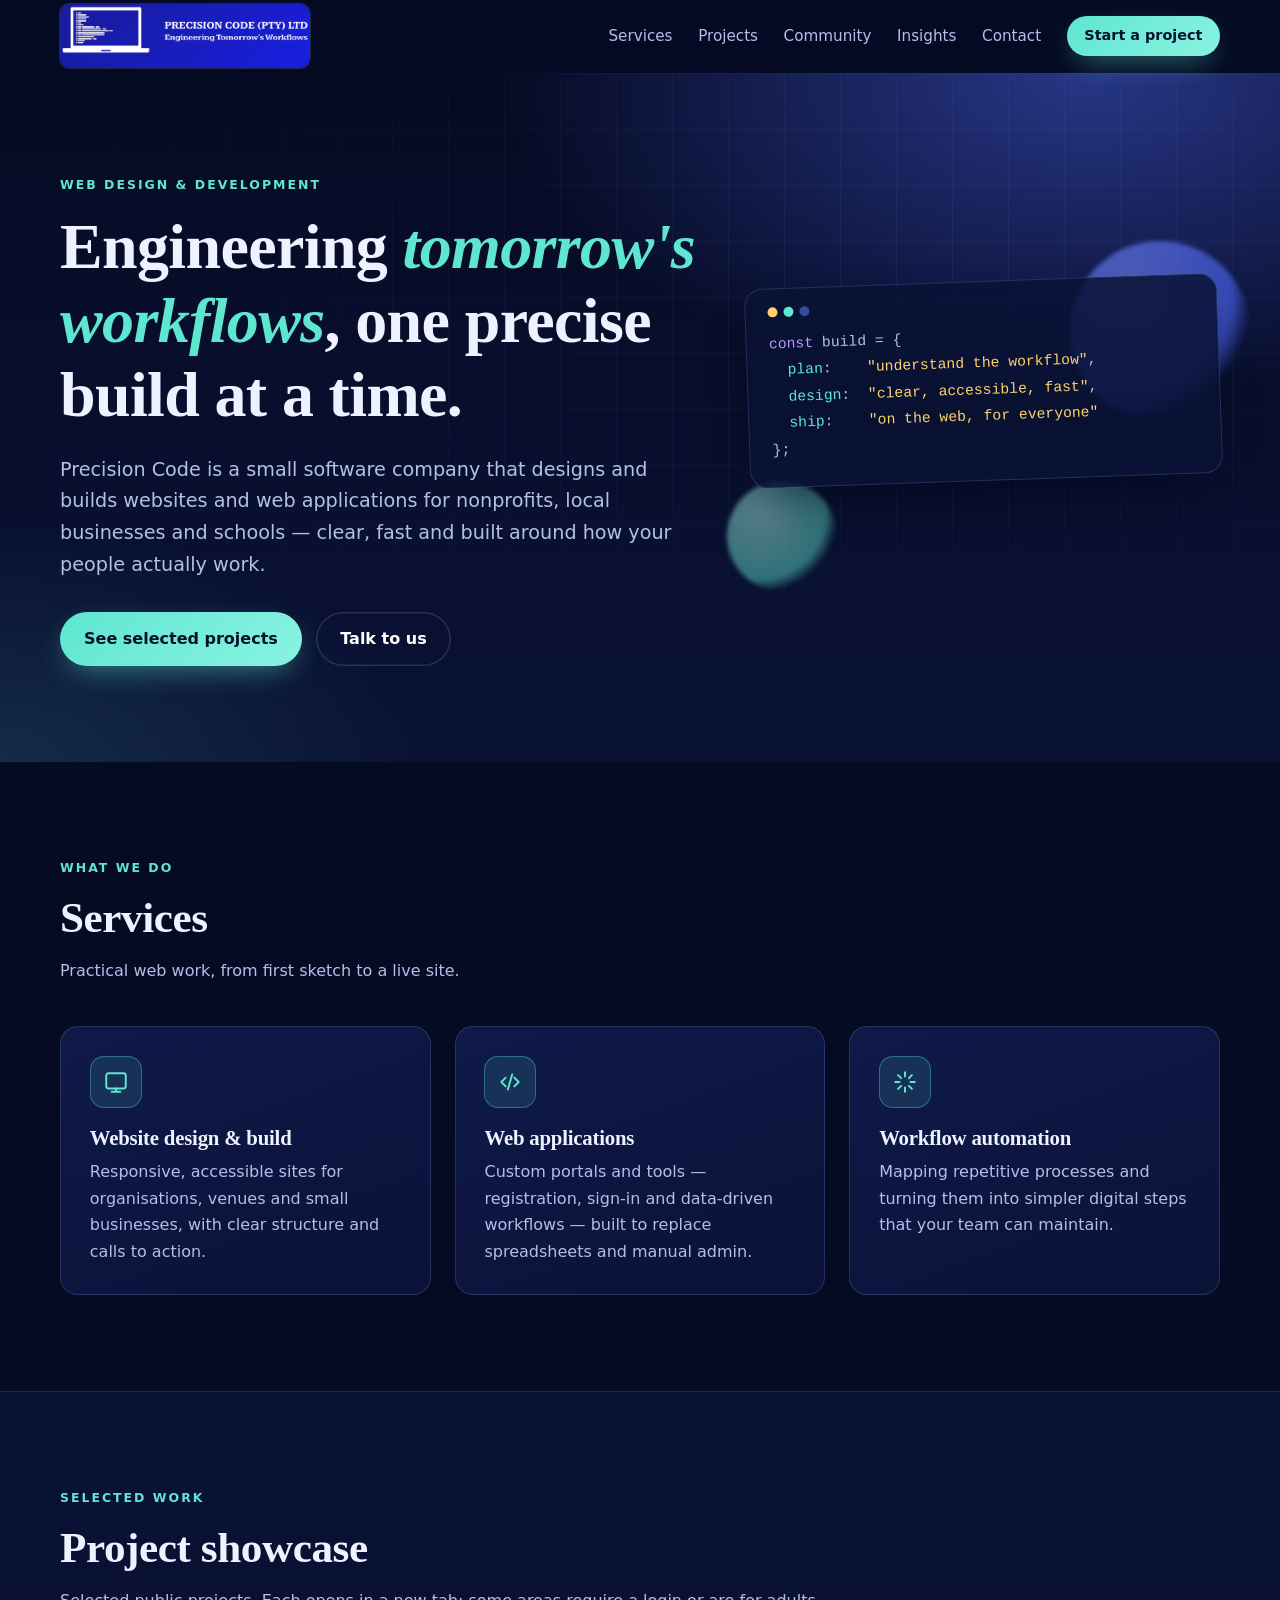
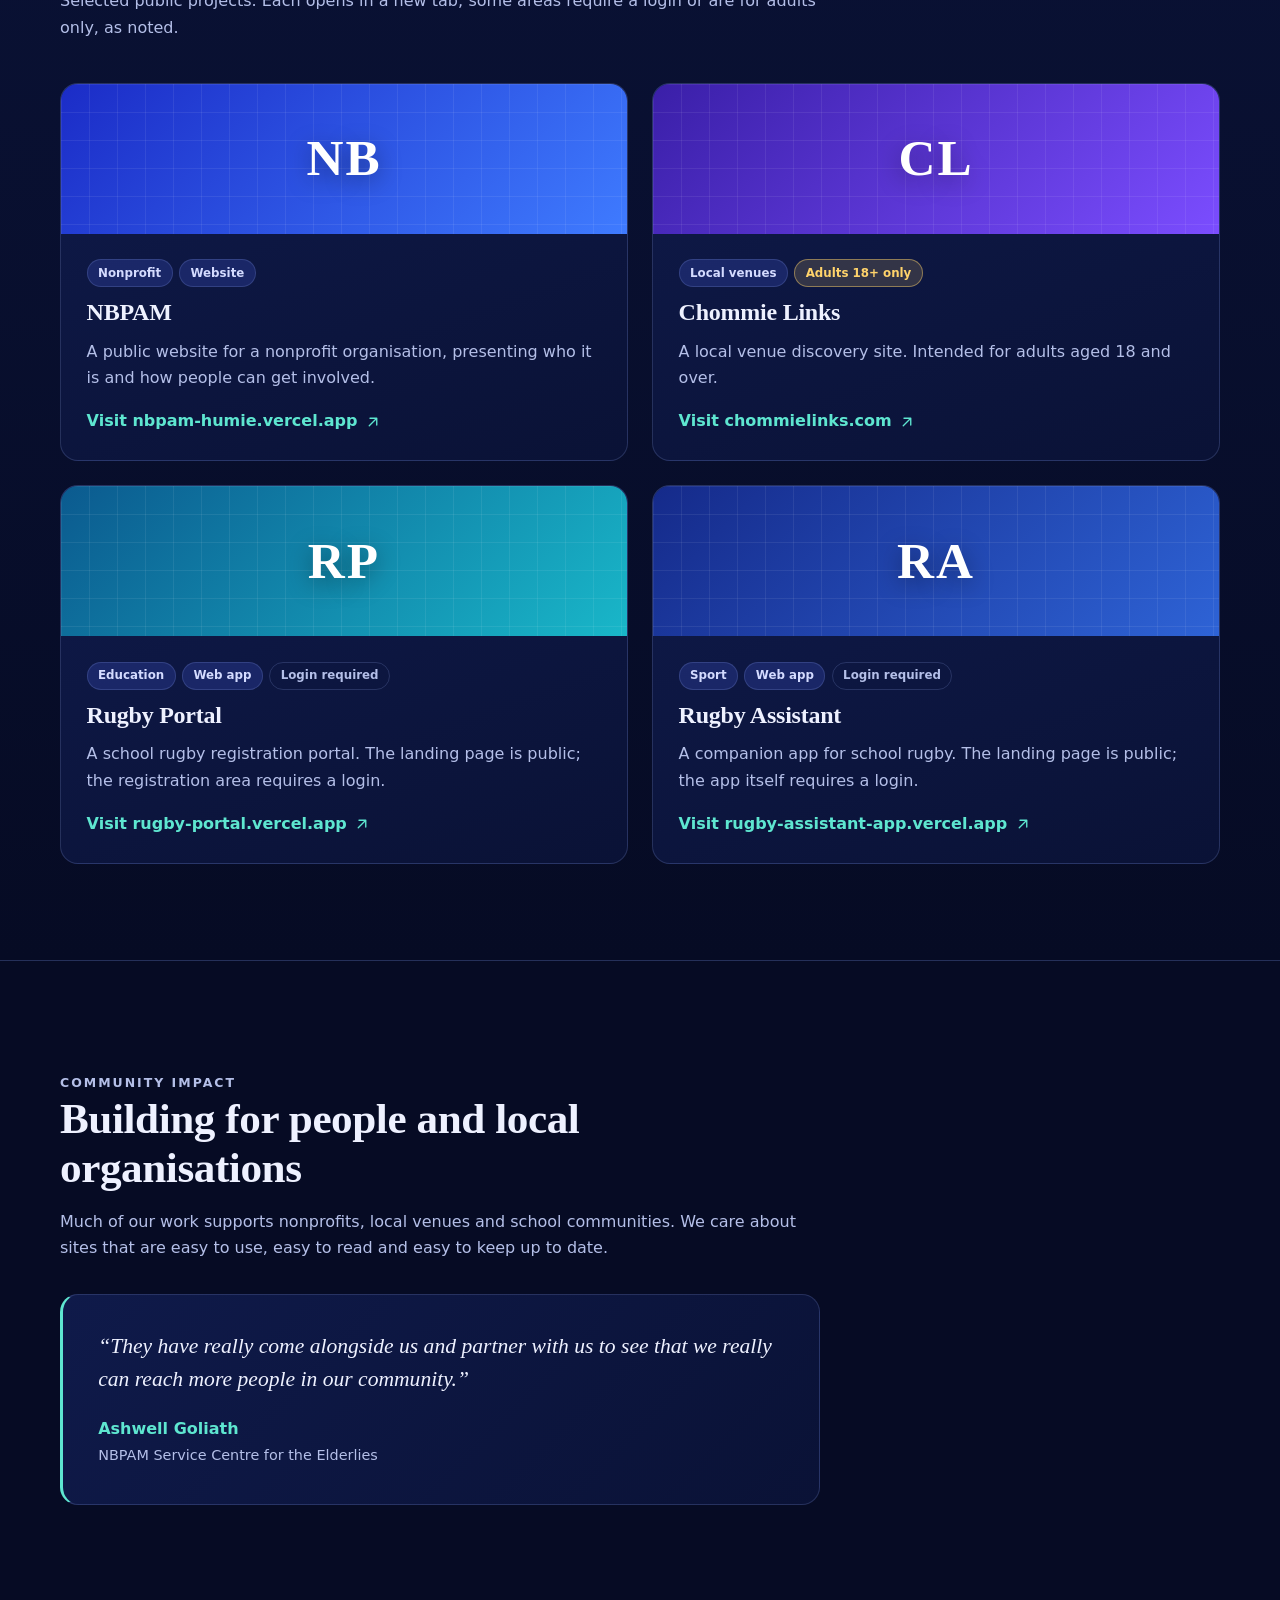
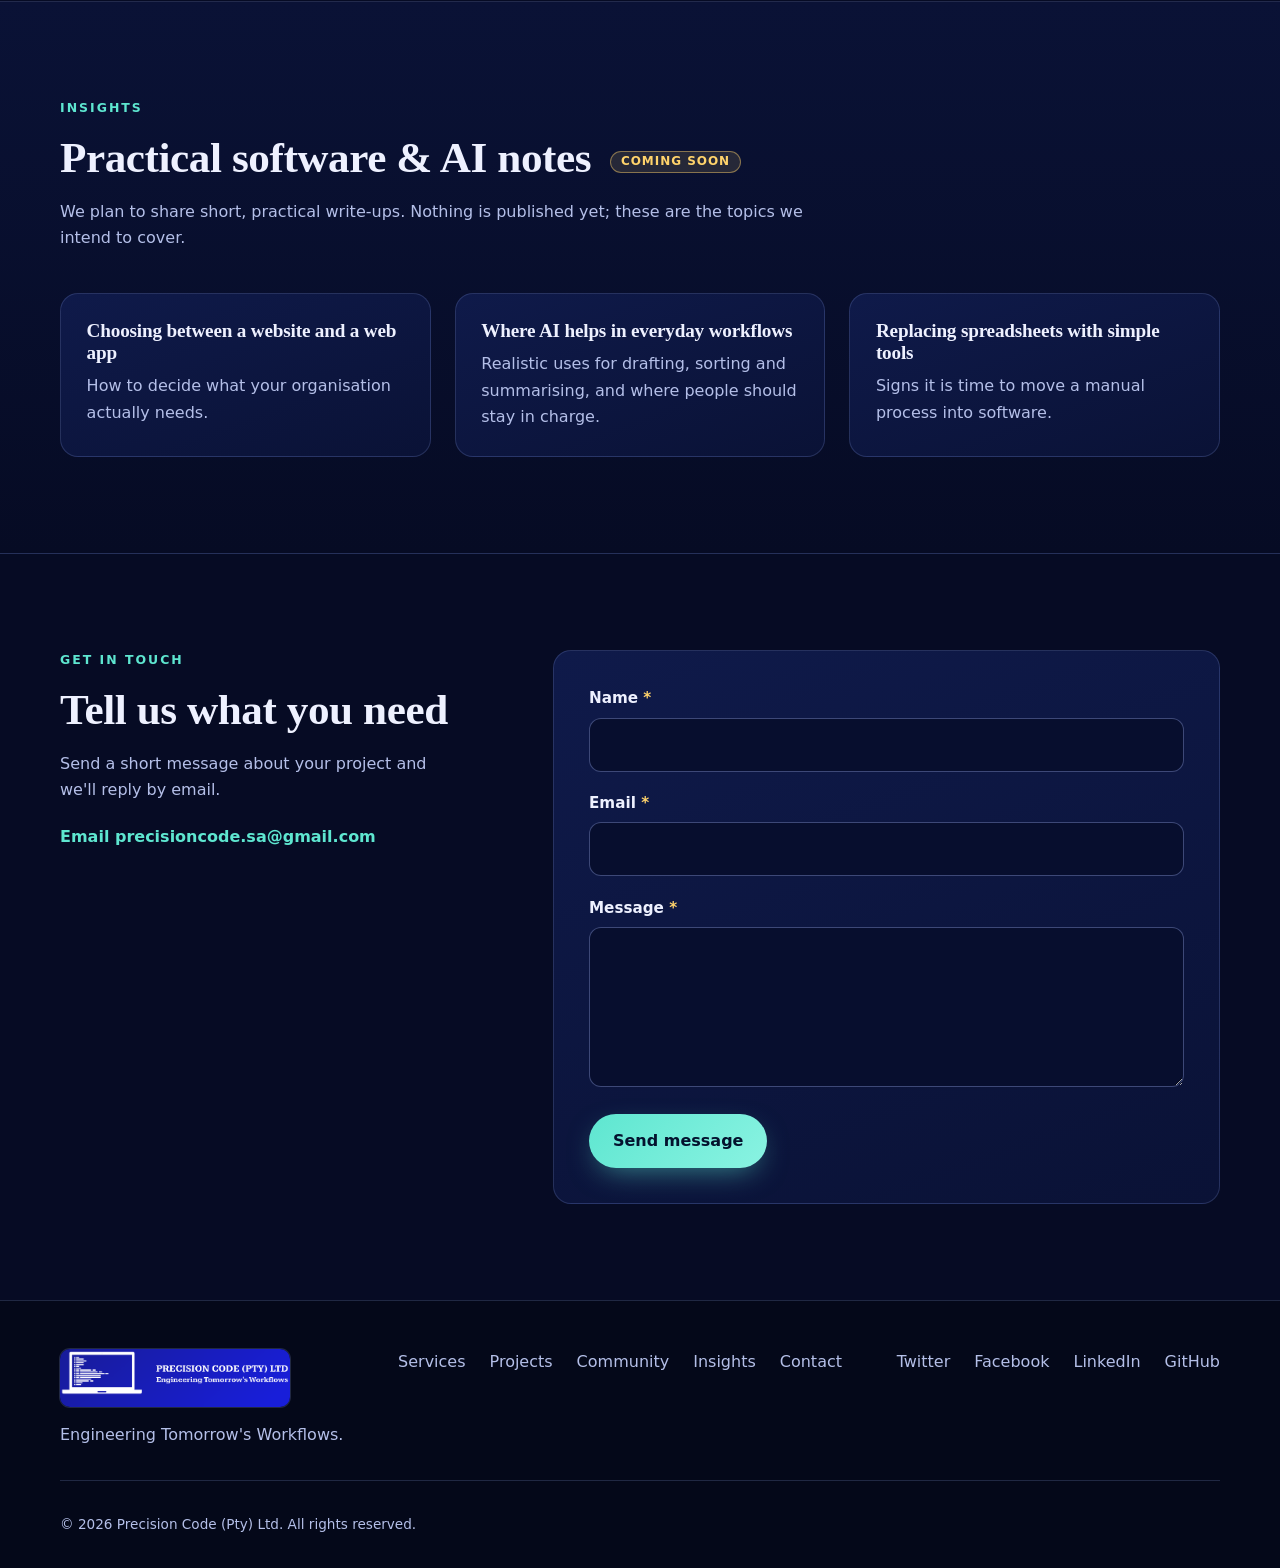
==== commit a24fd867: "Add NBPAM community testimonial" ====
--- a/index.html
+++ b/index.html
@@ -146,7 +146,12 @@
             <p class="eyebrow">Community impact</p>
             <h2 id="community-h">Building for people and local organisations</h2>
             <p>Much of our work supports nonprofits, local venues and school communities. We care about sites that are easy to use, easy to read and easy to keep up to date.</p>
-          </div>        </div>
+            <figure class="testimonial">
+              <blockquote>“They have really come alongside us and partner with us to see that we really can reach more people in our community.”</blockquote>
+              <figcaption><strong>Ashwell Goliath</strong><br><span>NBPAM Service Centre for the Elderlies</span></figcaption>
+            </figure>
+          </div>
+        </div>
       </div>
     </section>
 
--- a/styles.css
+++ b/styles.css
@@ -180,6 +180,10 @@
 .impact { display: grid; grid-template-columns: 1.1fr .9fr; gap: 3rem; align-items: center; }
 .impact p { color: var(--muted); margin: 1rem 0 0; }
 .impact.single { grid-template-columns: minmax(0, 760px); }
+.testimonial { margin: 2rem 0 0; padding: clamp(1.5rem, 3vw, 2.2rem); background: linear-gradient(135deg, var(--surface), var(--bg-2)); border: 1px solid var(--line); border-left: 3px solid var(--accent); border-radius: var(--radius); }
+.testimonial blockquote { margin: 0; color: var(--text); font: italic 1.35rem/1.55 var(--serif); }
+.testimonial figcaption { margin-top: 1.2rem; color: var(--accent); }
+.testimonial figcaption span { color: var(--muted); font-size: .9rem; }
 
 /* insights */
 .soon { display: inline-block; vertical-align: middle; margin-left: .5rem; font-family: var(--font); font-size: .75rem; font-weight: 700; letter-spacing: .08em; text-transform: uppercase; color: var(--accent-2); border: 1px solid rgba(255, 211, 107, .45); background: rgba(255, 211, 107, .12); padding: .2rem .65rem; border-radius: 999px; }
